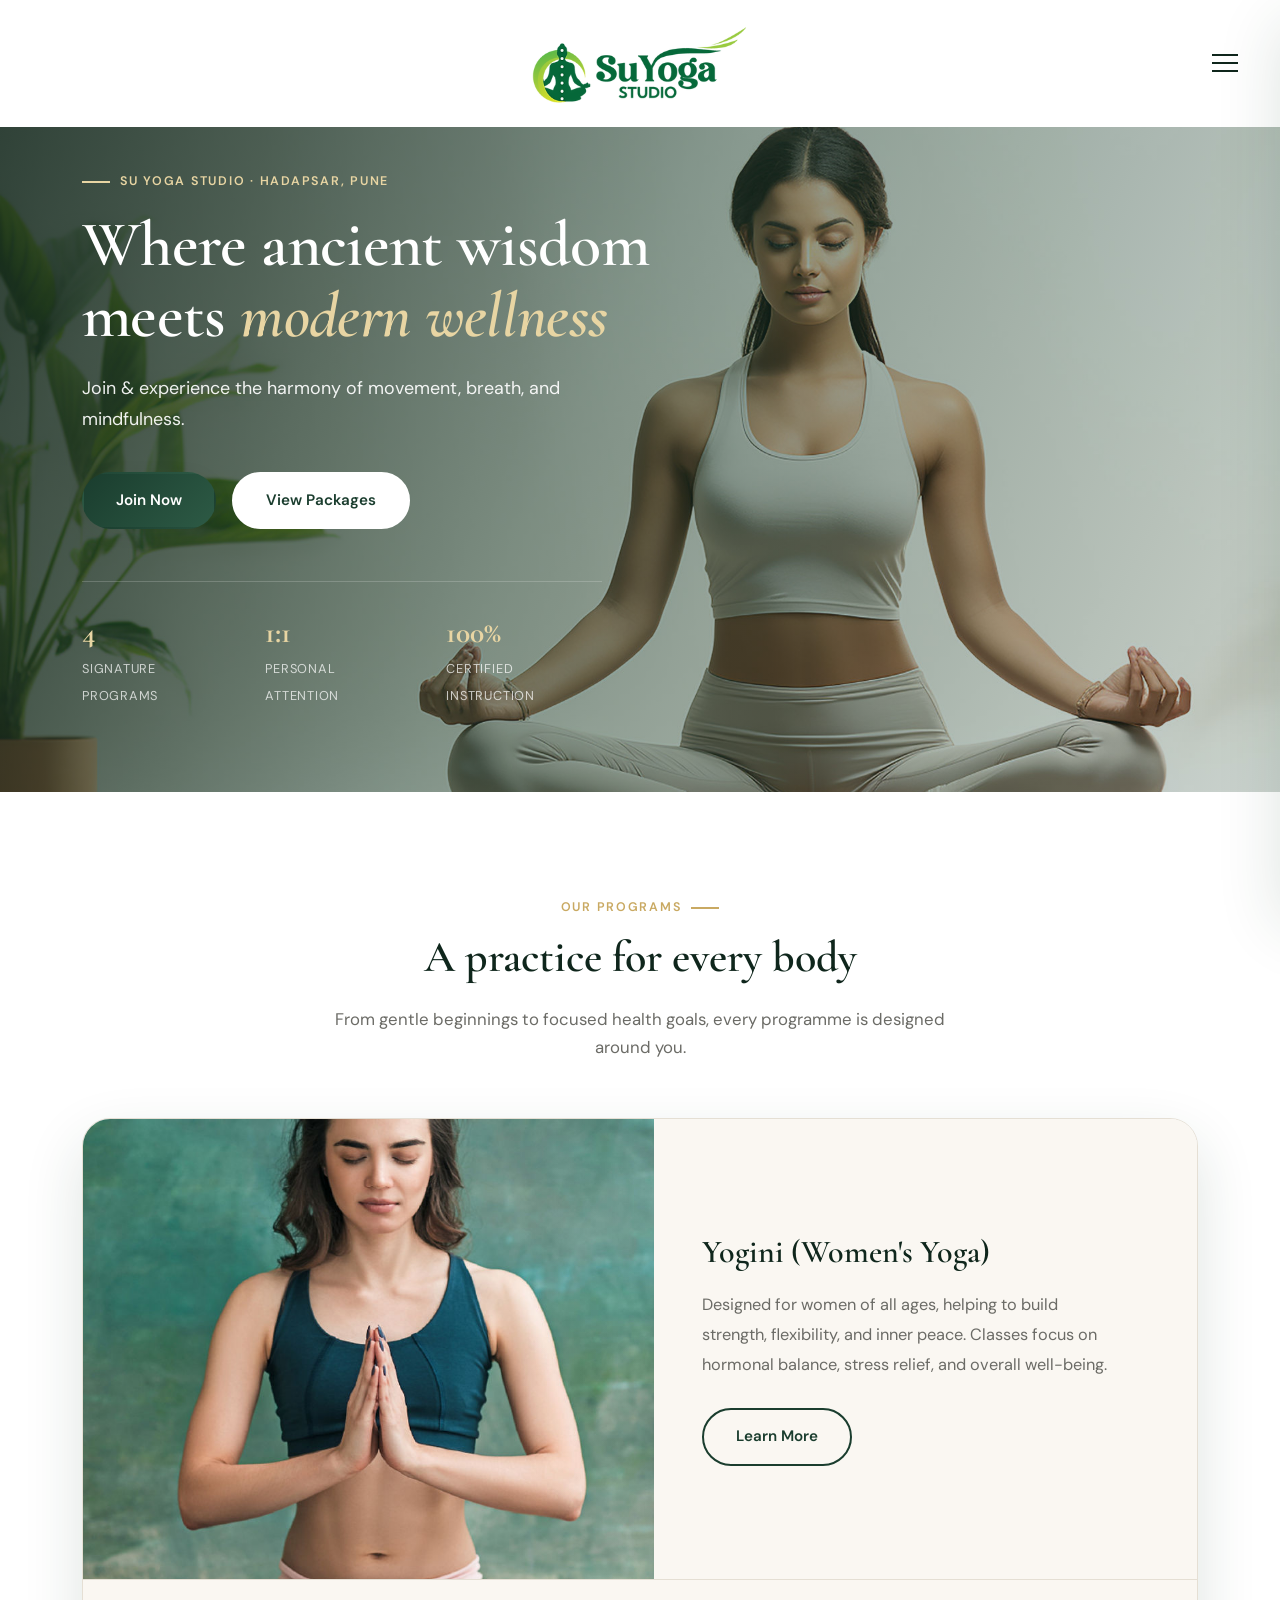
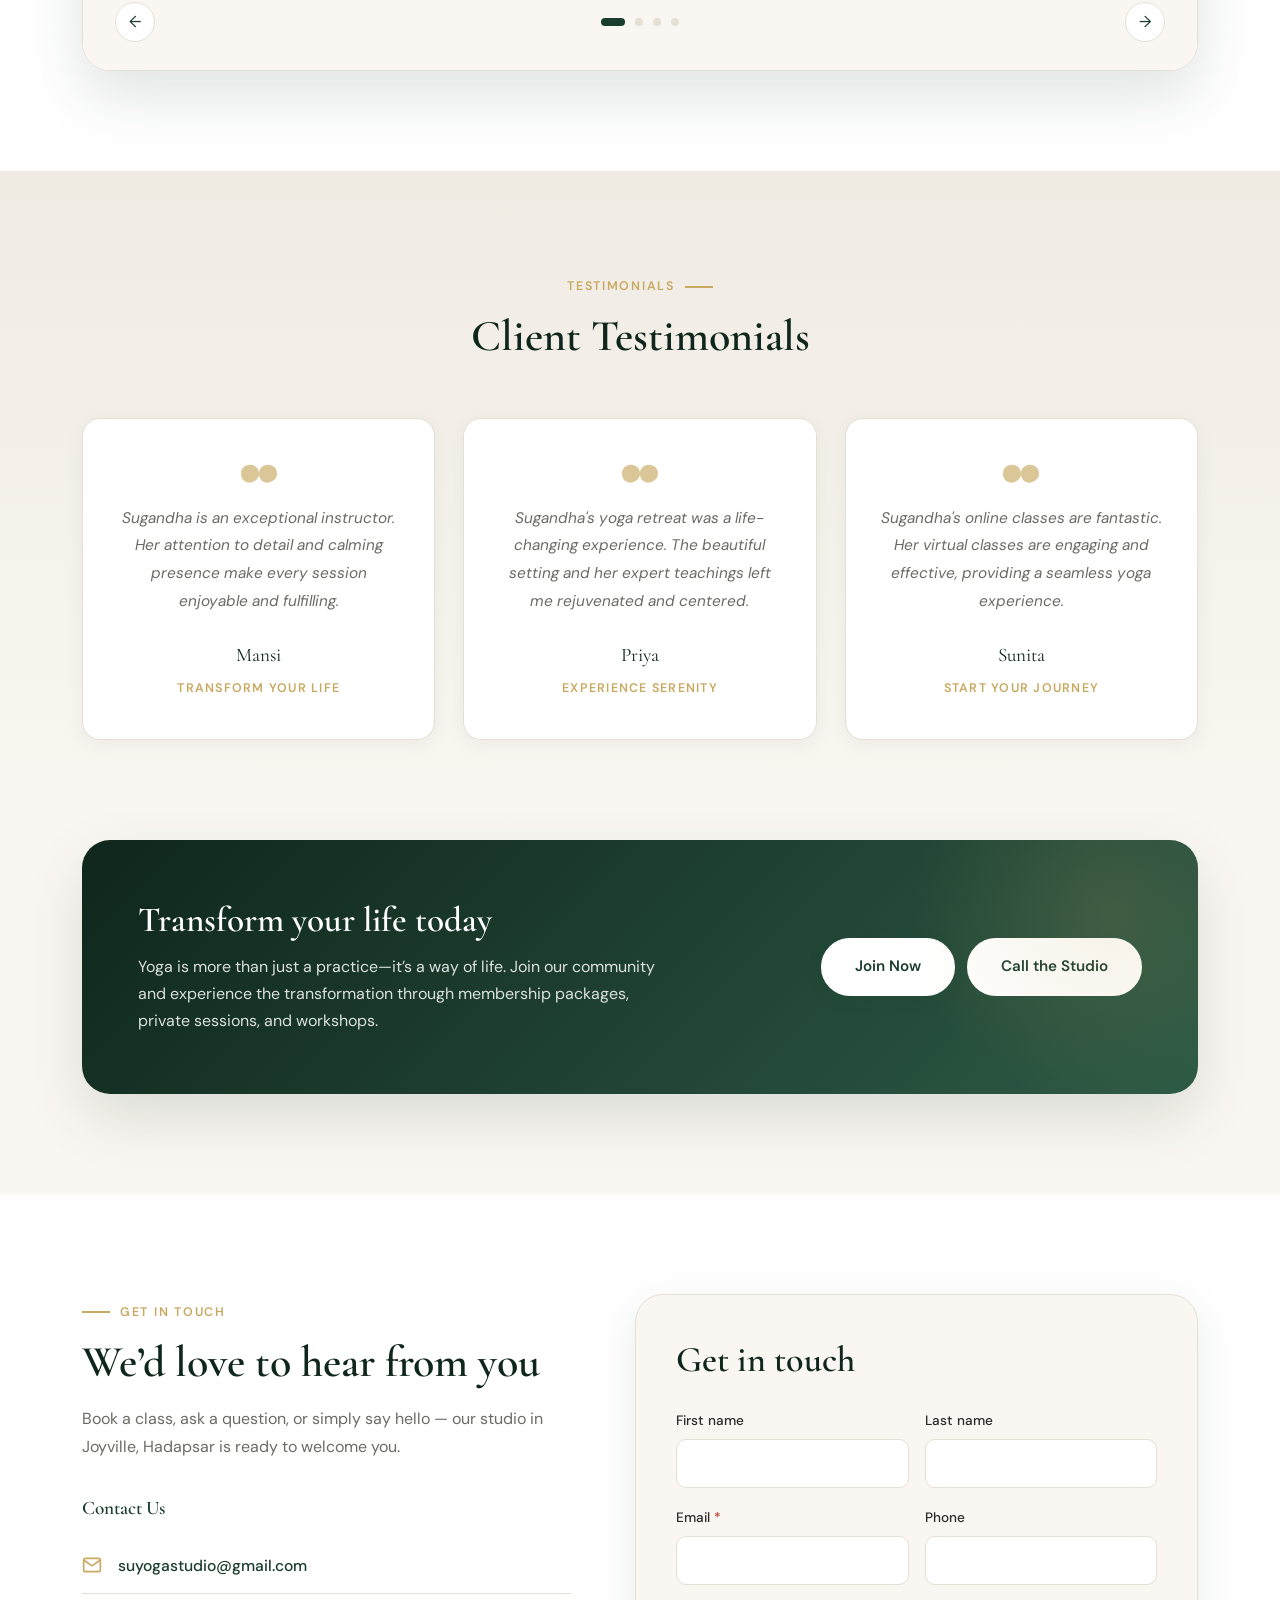
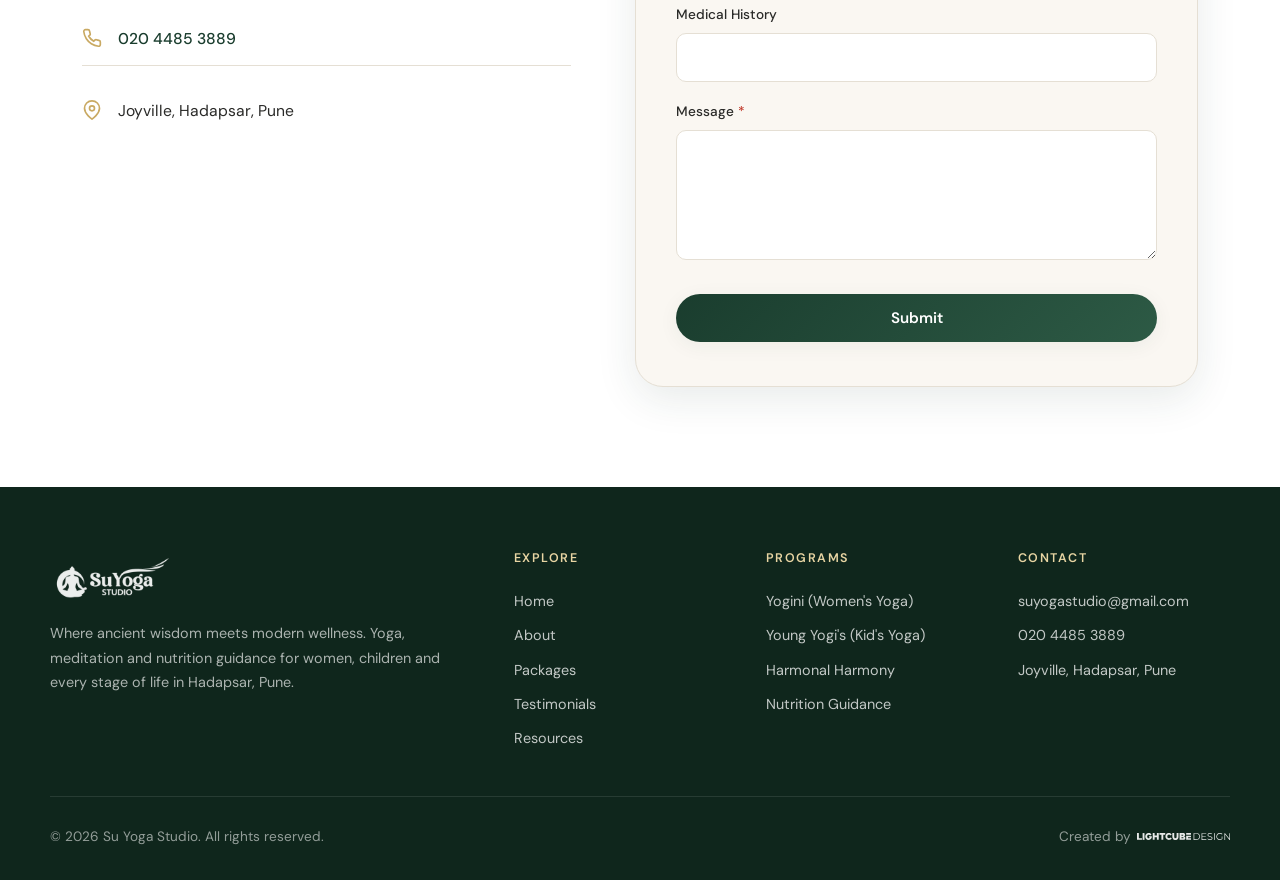
==== index.html @ 79f7619b "Add Su Yoga Studio static site on dev branch. Premium homepage and subpages with polished layout, hi" ====
<!DOCTYPE html>
<html lang="en">
<head>
<meta charset="UTF-8">
<meta name="viewport" content="width=device-width, initial-scale=1.0">
<title>Home | SU-Yoga</title>
<meta name="description" content="Welcome to Su Yoga Studio, where ancient wisdom meets modern wellness. Yoga classes for women, kids, and holistic health in Hadapsar, Pune.">
<link rel="canonical" href="https://www.suyogastudio.in/">
<link rel="icon" href="/assets/img/logo.png">
<link rel="preconnect" href="https://fonts.googleapis.com">
<link rel="preconnect" href="https://fonts.gstatic.com" crossorigin>
<link rel="stylesheet" href="/assets/css/style.css">
</head>
<body>

<header id="SITE_HEADER" class="site-header">
  <div class="header-grid">
    <button class="nav-toggle" id="nav-toggle" aria-label="Toggle menu" aria-expanded="false" aria-controls="side-drawer">
      <span></span><span></span><span></span>
    </button>
    <a href="/" class="logo-center" aria-label="Su Yoga Studio home">
      <img src="/assets/img/logo.png" alt="SU-Yoga" width="280" height="115">
    </a>
  </div>
</header>

<div class="drawer-overlay" id="drawer-overlay"></div>
<nav class="side-drawer" id="side-drawer" aria-label="Mobile navigation">
  <button class="drawer-close" id="drawer-close" aria-label="Close menu">
    <svg width="20" height="20" viewBox="0 0 24 24" fill="none" stroke="currentColor" stroke-width="2"><line x1="18" y1="6" x2="6" y2="18"/><line x1="6" y1="6" x2="18" y2="18"/></svg>
    Close
  </button>
  <ul class="drawer-nav">
    <li><a href="/" class="active">Home</a></li>
    <li><a href="/about.html">About</a></li>
    <li><a href="/packages.html">Packages</a></li>
    <li><a href="/testimonials.html">Testimonials</a></li>
    <li><a href="/resources.html">Resources</a></li>
    <li><a href="/contact.html">Contact</a></li>
  </ul>
  <a href="/contact.html" class="btn-pill drawer-cta">Join Now</a>
</nav>

<main>

<!-- HERO -->
<section class="hero-section">
  <div class="hero-bg">
    <img src="/assets/img/hero-yoga.jpg" alt="Woman practicing yoga in a peaceful setting" width="1920" height="1280" loading="eager" fetchpriority="high" decoding="async">
  </div>
  <div class="hero-content-box">
    <span class="eyebrow">Su Yoga Studio &middot; Hadapsar, Pune</span>
    <h1 class="font-hero">Where ancient wisdom meets <em>modern wellness</em></h1>
    <div class="hero-lines">
      <p>Join &amp; experience the harmony of movement, breath, and mindfulness.</p>
    </div>
    <div class="hero-actions">
      <a href="/contact.html" class="btn-pill">Join Now</a>
      <a href="/packages.html" class="btn-outline btn-light">View Packages</a>
    </div>
    <div class="hero-trust">
      <div><strong>4</strong><span>Signature Programs</span></div>
      <div><strong>1:1</strong><span>Personal Attention</span></div>
      <div><strong>100%</strong><span>Certified Instruction</span></div>
    </div>
  </div>
</section>

<!-- PROGRAMS SLIDESHOW -->
<section class="services-section" id="programs">
  <div class="container">
    <div class="section-head" data-reveal>
      <span class="eyebrow">Our Programs</span>
      <h2 class="font-h2">A practice for every body</h2>
      <p>From gentle beginnings to focused health goals, every programme is designed around you.</p>
    </div>
  </div>
  <div class="slideshow-wrap" data-reveal>
    <div class="slideshow" id="programs-slideshow">
      <div class="slide active">
        <div class="slide-img"><img src="/assets/img/services-05.jpg" alt="Yogini Women's Yoga" width="900" height="675" loading="lazy"></div>
        <div class="slide-text">
          <h2 class="font-h3">Yogini (Women's Yoga)</h2>
          <p>Designed for women of all ages, helping to build strength, flexibility, and inner peace. Classes focus on hormonal balance, stress relief, and overall well-being.</p>
          <a href="/packages.html" class="btn-outline-pill">Learn More</a>
        </div>
      </div>
      <div class="slide">
        <div class="slide-img"><img src="/assets/img/services-06.jpg" alt="Young Yogi's Kid's Yoga" width="900" height="675" loading="lazy"></div>
        <div class="slide-text">
          <h2 class="font-h3">Young Yogi&rsquo;s (Kid's Yoga)</h2>
          <p>A fun and engaging program that helps children improve focus, flexibility, and emotional well-being through playful movements and breathing techniques.</p>
          <a href="/packages.html" class="btn-outline-pill">Learn More</a>
        </div>
      </div>
      <div class="slide">
        <div class="slide-img"><img src="/assets/img/services-07.jpg" alt="Harmonal Harmony" width="900" height="675" loading="lazy"></div>
        <div class="slide-text">
          <h2 class="font-h3">Harmonal Harmony (Special Health Packages)</h2>
          <p>Customized yoga sessions focused on specific health conditions including diet plans: Beneficial for PCOD, PCOS &amp; Thyroid Wellness, Pregnancy, Diabetes &amp; Heart Health, Weight Loss &amp; Detox.</p>
          <a href="/packages.html" class="btn-outline-pill">Learn More</a>
        </div>
      </div>
      <div class="slide">
        <div class="slide-img"><img src="/assets/img/services-08.jpg" alt="Nutritionist Guidance" width="900" height="675" loading="lazy"></div>
        <div class="slide-text">
          <h2 class="font-h3">Special Nutritionist Guidance</h2>
          <p>Sugandha provides personalized diet plans to complement your yoga journey, ensuring a holistic approach to health and well-being.</p>
          <a href="/packages.html" class="btn-outline-pill">Learn More</a>
        </div>
      </div>
      <div class="slide-controls">
        <div class="slide-nav">
          <button class="slide-prev" aria-label="Previous program">&#8592;</button>
        </div>
        <div class="slide-dots" id="slide-dots"></div>
        <div class="slide-nav">
          <button class="slide-next" aria-label="Next program">&#8594;</button>
        </div>
      </div>
    </div>
  </div>
</section>

<!-- TESTIMONIALS -->
<section class="testimonials-section">
  <div class="section-head" data-reveal>
    <span class="eyebrow">Testimonials</span>
    <h2 class="font-h2">Client Testimonials</h2>
  </div>
  <div class="testimonial-grid">
    <div class="testimonial-card" data-reveal>
      <svg class="quote-icon" viewBox="0 0 55 36" aria-hidden="true"><path d="M13.75 36C5.5 36 0 30.5 0 22.25 0 14 5.5 8.5 13.75 8.5 22 8.5 27.5 14 27.5 22.25 27.5 26 26.125 29 23.375 31.25 20.625 33.5 17.325 35 13.75 36ZM41.25 36C33 36 27.5 30.5 27.5 22.25 27.5 14 33 8.5 41.25 8.5 49.5 8.5 55 14 55 22.25 55 26 53.625 29 50.875 31.25 48.125 33.5 44.825 35 41.25 36Z"/></svg>
      <p class="review">Sugandha is an exceptional instructor. Her attention to detail and calming presence make every session enjoyable and fulfilling.</p>
      <div class="name">Mansi</div>
      <div class="tagline">Transform Your Life</div>
    </div>
    <div class="testimonial-card" data-reveal data-reveal-delay="1">
      <svg class="quote-icon" viewBox="0 0 55 36" aria-hidden="true"><path d="M13.75 36C5.5 36 0 30.5 0 22.25 0 14 5.5 8.5 13.75 8.5 22 8.5 27.5 14 27.5 22.25 27.5 26 26.125 29 23.375 31.25 20.625 33.5 17.325 35 13.75 36ZM41.25 36C33 36 27.5 30.5 27.5 22.25 27.5 14 33 8.5 41.25 8.5 49.5 8.5 55 14 55 22.25 55 26 53.625 29 50.875 31.25 48.125 33.5 44.825 35 41.25 36Z"/></svg>
      <p class="review">Sugandha's yoga retreat was a life-changing experience. The beautiful setting and her expert teachings left me rejuvenated and centered.</p>
      <div class="name">Priya</div>
      <div class="tagline">Experience Serenity</div>
    </div>
    <div class="testimonial-card" data-reveal data-reveal-delay="2">
      <svg class="quote-icon" viewBox="0 0 55 36" aria-hidden="true"><path d="M13.75 36C5.5 36 0 30.5 0 22.25 0 14 5.5 8.5 13.75 8.5 22 8.5 27.5 14 27.5 22.25 27.5 26 26.125 29 23.375 31.25 20.625 33.5 17.325 35 13.75 36ZM41.25 36C33 36 27.5 30.5 27.5 22.25 27.5 14 33 8.5 41.25 8.5 49.5 8.5 55 14 55 22.25 55 26 53.625 29 50.875 31.25 48.125 33.5 44.825 35 41.25 36Z"/></svg>
      <p class="review">Sugandha's online classes are fantastic. Her virtual classes are engaging and effective, providing a seamless yoga experience.</p>
      <div class="name">Sunita</div>
      <div class="tagline">Start Your Journey</div>
    </div>
  </div>
</section>

<!-- CTA -->
<section class="cta-section">
  <div class="container">
    <div class="cta-banner" data-reveal>
      <div>
        <h2 class="font-h2">Transform your life today</h2>
        <p>Yoga is more than just a practice&mdash;it&rsquo;s a way of life. Join our community and experience the transformation through membership packages, private sessions, and workshops.</p>
      </div>
      <div class="cta-actions">
        <a href="/contact.html" class="btn-pill btn-light">Join Now</a>
        <a href="tel:02044853889" class="btn-outline btn-light">Call the Studio</a>
      </div>
    </div>
  </div>
</section>

<!-- CONTACT -->
<section class="contact-section" id="contact">
  <div class="contact-grid">
    <div class="contact-info" data-reveal>
      <span class="eyebrow">Get in Touch</span>
      <h2 class="font-h2">We&rsquo;d love to hear from you</h2>
      <p class="font-body">Book a class, ask a question, or simply say hello &mdash; our studio in Joyville, Hadapsar is ready to welcome you.</p>
      <h3 class="font-h5">Contact Us</h3>
      <div class="contact-details">
      <div class="contact-detail">
        <svg viewBox="0 0 24 24" fill="none" stroke="currentColor" stroke-width="2"><path d="M4 4h16c1.1 0 2 .9 2 2v12c0 1.1-.9 2-2 2H4c-1.1 0-2-.9-2-2V6c0-1.1.9-2 2-2z"/><polyline points="22,6 12,13 2,6"/></svg>
        <span><a href="mailto:suyogastudio@gmail.com">suyogastudio@gmail.com</a></span>
      </div>
      <div class="contact-detail">
        <svg viewBox="0 0 24 24" fill="none" stroke="currentColor" stroke-width="2"><path d="M22 16.92v3a2 2 0 0 1-2.18 2 19.79 19.79 0 0 1-8.63-3.07 19.5 19.5 0 0 1-6-6 19.79 19.79 0 0 1-3.07-8.67A2 2 0 0 1 4.11 2h3a2 2 0 0 1 2 1.72 12.84 12.84 0 0 0 .7 2.81 2 2 0 0 1-.45 2.11L8.09 9.91a16 16 0 0 0 6 6l1.27-1.27a2 2 0 0 1 2.11-.45 12.84 12.84 0 0 0 2.81.7A2 2 0 0 1 22 16.92z"/></svg>
        <span><a href="tel:02044853889">020 4485 3889</a></span>
      </div>
      <div class="contact-detail">
        <svg viewBox="0 0 24 24" fill="none" stroke="currentColor" stroke-width="2"><path d="M21 10c0 7-9 13-9 13s-9-6-9-13a9 9 0 0 1 18 0z"/><circle cx="12" cy="10" r="3"/></svg>
        <span>Joyville, Hadapsar, Pune</span>
      </div>
      </div>
    </div>
    <form class="contact-form contact-form-el" action="https://api.web3forms.com/submit" method="POST" data-reveal data-reveal-delay="1">
      <h2>Get in touch</h2>
      <input type="hidden" name="access_key" value="YOUR_WEB3FORMS_ACCESS_KEY">
      <input type="hidden" name="subject" value="New enquiry from Su Yoga Studio website">
      <input type="checkbox" name="botcheck" style="display:none" tabindex="-1" autocomplete="off">
      <div class="form-row">
        <div class="form-group"><label for="fname">First name</label><input type="text" id="fname" name="first_name"></div>
        <div class="form-group"><label for="lname">Last name</label><input type="text" id="lname" name="last_name"></div>
      </div>
      <div class="form-row">
        <div class="form-group"><label for="email">Email <span class="req">*</span></label><input type="email" id="email" name="email" required></div>
        <div class="form-group"><label for="phone">Phone</label><input type="tel" id="phone" name="phone"></div>
      </div>
      <div class="form-group"><label for="medical">Medical History</label><input type="text" id="medical" name="medical_history"></div>
      <div class="form-group"><label for="message">Message <span class="req">*</span></label><textarea id="message" name="message" required></textarea></div>
      <button type="submit" class="btn-pill form-submit">Submit</button>
      <div class="form-status" role="status"></div>
    </form>
  </div>
</section>

</main>

<footer id="SITE_FOOTER" class="site-footer">
  <div class="footer-grid">
    <div class="footer-brand">
      <img src="/assets/img/logo.png" alt="Su Yoga Studio">
      <p>Where ancient wisdom meets modern wellness. Yoga, meditation and nutrition guidance for women, children and every stage of life in Hadapsar, Pune.</p>
    </div>
    <div class="footer-col">
      <h4>Explore</h4>
      <a href="/">Home</a>
      <a href="/about.html">About</a>
      <a href="/packages.html">Packages</a>
      <a href="/testimonials.html">Testimonials</a>
      <a href="/resources.html">Resources</a>
    </div>
    <div class="footer-col">
      <h4>Programs</h4>
      <a href="/packages.html">Yogini (Women's Yoga)</a>
      <a href="/packages.html">Young Yogi's (Kid's Yoga)</a>
      <a href="/packages.html">Harmonal Harmony</a>
      <a href="/packages.html">Nutrition Guidance</a>
    </div>
    <div class="footer-col">
      <h4>Contact</h4>
      <a href="mailto:suyogastudio@gmail.com">suyogastudio@gmail.com</a>
      <a href="tel:02044853889">020 4485 3889</a>
      <a href="/contact.html">Joyville, Hadapsar, Pune</a>
    </div>
  </div>
  <div class="footer-bottom">
    <span>&copy; <span data-year>2025</span> Su Yoga Studio. All rights reserved.</span>
    <span class="footer-credit">Created by <a href="https://www.lightcubedesign.com" target="_blank" rel="noopener" aria-label="Lightcube Design"><img src="/assets/img/lightcube-design-logo.svg" alt="Lightcube Design"></a></span>
  </div>
</footer>

<script src="/assets/js/main.js"></script>
</body>
</html>
---- assets/css/style.css ----
/* ============================================================
   Su Yoga Studio — Premium Professional Design
   ============================================================ */

@import url('https://fonts.googleapis.com/css2?family=Cormorant+Garamond:ital,wght@0,500;0,600;0,700;1,500&family=DM+Sans:ital,opsz,wght@0,9..40,300;0,9..40,400;0,9..40,500;0,9..40,600;1,9..40,400&display=swap');

:root {
  --forest: #1a3d2e;
  --forest-dark: #0f261c;
  --forest-mid: #2d5a45;
  --sage: #6b9b7a;
  --sage-light: #a8c9b0;
  --gold: #c9a962;
  --gold-light: #e8d5a3;
  --cream: #faf7f2;
  --cream-dark: #f0ebe3;
  --white: #ffffff;
  --charcoal: #2a2a28;
  --muted: #6b6b66;
  --line: #e5dfd4;

  --font-display: "Cormorant Garamond", Georgia, serif;
  --font-body: "DM Sans", system-ui, sans-serif;

  --container: 1180px;
  --radius-sm: 10px;
  --radius-md: 18px;
  --radius-lg: 28px;
  --shadow-sm: 0 4px 20px rgba(26, 61, 46, 0.06);
  --shadow-md: 0 12px 40px rgba(26, 61, 46, 0.1);
  --shadow-lg: 0 24px 60px rgba(26, 61, 46, 0.14);
  --ease: cubic-bezier(0.22, 1, 0.36, 1);
  --header-h: 100px;
}

*, *::before, *::after { box-sizing: border-box; }
html { scroll-behavior: smooth; }
body {
  margin: 0;
  font-family: var(--font-body);
  font-size: 16px;
  line-height: 1.7;
  color: var(--charcoal);
  background: var(--cream);
  -webkit-font-smoothing: antialiased;
}
img, video { max-width: 100%; display: block; height: auto; }
a { color: inherit; text-decoration: none; }
ul { list-style: none; margin: 0; padding: 0; }
h1, h2, h3, h4, h5, h6 {
  font-family: var(--font-display);
  font-weight: 600;
  line-height: 1.15;
  margin: 0 0 0.5em;
  color: var(--forest-dark);
}
p { margin: 0 0 1em; color: var(--muted); }
button, input, textarea, select { font-family: inherit; font-size: 1rem; }
:focus-visible { outline: 3px solid var(--sage); outline-offset: 2px; }

.container { max-width: var(--container); margin: 0 auto; padding: 0 32px; }
section { padding: 100px 0; position: relative; }
.text-center { text-align: center; }

/* Centered eyebrows in section headers */
.section-head .eyebrow { justify-content: center; }
.section-head .eyebrow::before { display: none; }
.section-head .eyebrow::after {
  content: "";
  width: 28px;
  height: 2px;
  background: var(--gold);
}

/* ── Typography helpers ── */
.eyebrow {
  display: inline-flex;
  align-items: center;
  gap: 10px;
  font-family: var(--font-body);
  font-size: 0.78rem;
  font-weight: 600;
  letter-spacing: 0.14em;
  text-transform: uppercase;
  color: var(--gold);
  margin-bottom: 14px;
}
.eyebrow::before {
  content: "";
  width: 28px;
  height: 2px;
  background: var(--gold);
}
.font-hero, .font-h2, .font-h3, .font-h4, .font-h5 {
  font-family: var(--font-display);
  color: var(--forest-dark);
}
.font-hero { font-size: clamp(2.4rem, 5.5vw, 4rem); line-height: 1.1; }
.font-h2 { font-size: clamp(2rem, 3.5vw, 2.75rem); }
.font-h3 { font-size: clamp(1.5rem, 2.5vw, 2rem); }
.font-h4 { font-size: clamp(1.25rem, 2vw, 1.6rem); }
.font-h5 { font-size: clamp(1.1rem, 1.5vw, 1.35rem); }
.font-body { font-family: var(--font-body); font-size: 1rem; line-height: 1.75; color: var(--muted); }
.font-body-sm { font-size: 0.9rem; }
.section-head { max-width: 640px; margin: 0 auto 56px; text-align: center; }
.section-head p { font-size: 1.05rem; }

/* ── Buttons ── */
.btn-pill, .btn-primary {
  display: inline-flex;
  align-items: center;
  justify-content: center;
  gap: 8px;
  padding: 14px 32px;
  border-radius: 999px;
  font-family: var(--font-body);
  font-weight: 600;
  font-size: 0.95rem;
  border: 2px solid transparent;
  cursor: pointer;
  transition: transform 0.3s var(--ease), box-shadow 0.3s var(--ease), background 0.3s;
}
.btn-pill, .btn-primary {
  background: linear-gradient(135deg, var(--forest) 0%, var(--forest-mid) 100%);
  color: var(--white);
  box-shadow: var(--shadow-sm);
}
.btn-pill:hover, .btn-primary:hover {
  transform: translateY(-2px);
  box-shadow: var(--shadow-md);
}
.btn-outline-pill, .btn-outline {
  display: inline-flex;
  align-items: center;
  justify-content: center;
  padding: 14px 32px;
  border-radius: 999px;
  font-weight: 600;
  font-size: 0.95rem;
  border: 2px solid var(--forest);
  color: var(--forest);
  background: transparent;
  cursor: pointer;
  transition: all 0.3s var(--ease);
}
.btn-outline-pill:hover, .btn-outline:hover {
  background: var(--forest);
  color: var(--white);
}
.btn-light {
  background: var(--white);
  color: var(--forest);
  border-color: var(--white);
}
.btn-light:hover { background: var(--cream); }

/* ── HEADER (centered logo + menu top-right) ── */
#SITE_HEADER, .site-header {
  position: fixed;
  top: 0; left: 0; right: 0;
  z-index: 1000;
  min-height: var(--header-h);
  transition: box-shadow 0.3s var(--ease);
}
#SITE_HEADER::before, .site-header::before {
  content: "";
  position: absolute;
  inset: 0;
  background: var(--white);
  border-bottom: 1px solid transparent;
  transition: border-color 0.3s, box-shadow 0.3s;
  z-index: -1;
}
#SITE_HEADER.scrolled::before, .site-header.scrolled::before {
  border-bottom-color: var(--line);
  box-shadow: var(--shadow-sm);
}
.header-grid {
  position: relative;
  display: flex;
  align-items: center;
  justify-content: center;
  max-width: 100%;
  margin: 0 auto;
  padding: 14px 32px;
  min-height: var(--header-h);
}
.header-inner {
  position: relative;
  display: flex;
  align-items: center;
  justify-content: center;
  max-width: 100%;
  margin: 0 auto;
  padding: 14px 32px;
  min-height: var(--header-h);
}
.logo-center, .brand.logo-center {
  display: block;
  line-height: 0;
}
.logo-center img {
  width: min(240px, 68vw);
  height: auto;
  display: block;
  margin: 0 auto;
  transition: width 0.3s var(--ease);
}
#SITE_HEADER.scrolled .logo-center img {
  width: min(200px, 60vw);
}
.main-nav, .header-cta, .header-actions .btn-pill { display: none; }

.menu-btn, .nav-toggle {
  position: absolute;
  right: 32px;
  top: 50%;
  transform: translateY(-50%);
  display: flex;
  flex-direction: column;
  gap: 6px;
  background: none;
  border: none;
  cursor: pointer;
  padding: 10px;
  z-index: 1100;
}
.menu-btn {
  flex-direction: row-reverse;
  gap: 8px;
  font-size: 0.9rem;
  font-weight: 500;
  color: var(--charcoal);
}
.menu-btn svg { width: 28px; height: 28px; }
.nav-toggle span {
  width: 26px; height: 2px;
  background: var(--forest-dark);
  transition: transform 0.3s, opacity 0.3s;
}
.nav-toggle.open span:nth-child(1) { transform: translateY(8px) rotate(45deg); }
.nav-toggle.open span:nth-child(2) { opacity: 0; }
.nav-toggle.open span:nth-child(3) { transform: translateY(-8px) rotate(-45deg); }
.nav-toggle.open { transform: translateY(-50%); }

/* legacy nav styles for drawer */
.main-nav ul, .nav-list {
  display: flex;
  align-items: center;
  gap: 32px;
}

/* Drawer (mobile) */
.drawer-overlay {
  position: fixed; inset: 0;
  background: rgba(15, 38, 28, 0.6);
  z-index: 1000;
  opacity: 0; visibility: hidden;
  transition: opacity 0.35s, visibility 0.35s;
  backdrop-filter: blur(4px);
}
.drawer-overlay.open { opacity: 1; visibility: visible; }
.side-drawer {
  position: fixed; top: 0; right: 0;
  width: min(340px, 100vw);
  height: 100vh;
  background: var(--white);
  z-index: 1001;
  transform: translateX(100%);
  transition: transform 0.4s var(--ease);
  padding: 32px 28px;
  overflow-y: auto;
  box-shadow: var(--shadow-lg);
}
.side-drawer.open { transform: translateX(0); }
.drawer-close {
  display: flex; align-items: center; gap: 8px;
  background: none; border: none; cursor: pointer;
  margin-left: auto; margin-bottom: 32px;
  font-size: 0.9rem; font-weight: 500; color: var(--muted);
}
.drawer-nav a {
  display: block;
  padding: 14px 0;
  font-size: 1.1rem;
  font-weight: 500;
  color: var(--forest);
  border-bottom: 1px solid var(--line);
}
.drawer-nav a.active { color: var(--gold); font-weight: 600; }
.drawer-cta {
  display: block;
  margin-top: 24px;
  text-align: center;
}

#SITE_CONTAINER { width: 100%; }
#site-root { max-width: 100%; margin: 0; background: var(--cream); }
main { padding-top: var(--header-h); }

/* ── HERO ── */
.hero-section {
  position: relative;
  min-height: calc(88vh - var(--header-h));
  min-height: calc(88dvh - var(--header-h));
  display: flex;
  align-items: center;
  overflow: hidden;
  padding: 0;
}
.hero-bg {
  position: absolute;
  inset: 0;
  z-index: 0;
}
.hero-bg img {
  width: 100%;
  height: 100%;
  object-fit: cover;
  object-position: center 22%;
}
.hero-bg::after {
  content: "";
  position: absolute;
  inset: 0;
  background: linear-gradient(
    115deg,
    rgba(15, 38, 28, 0.82) 0%,
    rgba(26, 61, 46, 0.52) 45%,
    rgba(26, 61, 46, 0.22) 100%
  );
}
.hero-content-box {
  position: relative;
  z-index: 2;
  width: 100%;
  max-width: var(--container);
  margin: 0 auto;
  padding: 60px 32px 80px;
}
.hero-content-box .eyebrow { color: var(--gold-light); margin-bottom: 18px; }
.hero-content-box .eyebrow::before { background: var(--gold-light); }
.hero-content-box .font-hero {
  color: var(--white);
  max-width: 680px;
  margin-bottom: 22px;
  letter-spacing: -0.01em;
}
.hero-content-box .font-hero em {
  font-style: italic;
  color: var(--gold-light);
}
.hero-lines { margin-bottom: 36px; max-width: 520px; }
.hero-lines p {
  color: rgba(255,255,255,0.92);
  font-size: 1.12rem;
  line-height: 1.75;
  margin-bottom: 0;
}
.hero-actions { display: flex; flex-wrap: wrap; gap: 16px; align-items: center; }
.hero-trust {
  display: grid;
  grid-template-columns: repeat(3, auto);
  gap: 40px;
  margin-top: 52px;
  padding-top: 36px;
  border-top: 1px solid rgba(255,255,255,0.18);
  max-width: 520px;
}
.hero-trust div strong {
  display: block;
  font-family: var(--font-display);
  font-size: 1.85rem;
  color: var(--gold-light);
  line-height: 1;
  margin-bottom: 6px;
}
.hero-trust div span {
  font-size: 0.8rem;
  color: rgba(255,255,255,0.72);
  letter-spacing: 0.06em;
  text-transform: uppercase;
}

/* ── SERVICES / SLIDESHOW ── */
.services-section {
  background: var(--white);
  padding: 100px 0;
}
.slideshow-wrap {
  width: 100%;
  max-width: var(--container);
  margin: 0 auto;
  padding: 0 32px;
}
.slideshow {
  background: var(--white);
  border-radius: var(--radius-lg);
  overflow: hidden;
  box-shadow: var(--shadow-lg);
  border: 1px solid var(--line);
}
.slide { display: none; }
.slide.active {
  display: grid;
  grid-template-columns: 1.05fr 1fr;
  min-height: 460px;
  animation: fadeUp 0.6s var(--ease);
}
.slide-img {
  position: relative;
  overflow: hidden;
  background: var(--forest-dark);
  min-height: 100%;
}
.slide-img img {
  width: 100%;
  height: 100%;
  min-height: 460px;
  object-fit: cover;
  object-position: center center;
}
.slide.active .slide-img img { transform: none; }
.slide-img::after {
  content: "";
  position: absolute;
  inset: 0;
  background: linear-gradient(to right, transparent 75%, rgba(250,247,242,0.08) 100%);
  pointer-events: none;
}
.slide-text {
  padding: 52px 48px;
  display: flex;
  flex-direction: column;
  justify-content: center;
  align-items: flex-start;
  background: var(--cream);
  text-align: left;
}
.slide-text h2 { margin-bottom: 18px; line-height: 1.25; }
.slide-text p {
  font-size: 1.02rem;
  line-height: 1.85;
  color: var(--muted);
  margin-bottom: 0;
  max-width: 420px;
}
.slide-text .btn-outline-pill { margin-top: 28px; }
.slide-controls {
  display: flex;
  align-items: center;
  justify-content: space-between;
  gap: 20px;
  padding: 22px 32px 28px;
  background: var(--cream);
  border-top: 1px solid var(--line);
}
.slide-dots {
  display: flex;
  justify-content: center;
  align-items: center;
  gap: 10px;
  padding: 0;
  background: transparent;
}
.slide-dots button {
  width: 8px; height: 8px;
  border-radius: 50%;
  border: none;
  background: var(--line);
  cursor: pointer;
  padding: 0;
  transition: background 0.3s, transform 0.3s, width 0.3s;
}
.slide-dots button.active {
  background: var(--forest);
  width: 24px;
  border-radius: 999px;
  transform: none;
}
.slide-nav {
  display: flex;
  justify-content: center;
  align-items: center;
  gap: 10px;
  padding: 0;
  background: transparent;
}
.slide-nav button {
  width: 40px; height: 40px;
  border-radius: 50%;
  border: 1px solid var(--line);
  background: var(--white);
  cursor: pointer;
  font-size: 16px;
  color: var(--forest);
  transition: all 0.25s;
  display: flex;
  align-items: center;
  justify-content: center;
  line-height: 1;
}
.slide-nav button:hover {
  background: var(--forest);
  color: var(--white);
  border-color: var(--forest);
}

/* Program cards grid (alternative) */
.programs-grid {
  display: grid;
  grid-template-columns: repeat(4, 1fr);
  gap: 24px;
}
.program-card {
  background: var(--white);
  border-radius: var(--radius-md);
  overflow: hidden;
  box-shadow: var(--shadow-sm);
  transition: transform 0.35s var(--ease), box-shadow 0.35s;
  border: 1px solid var(--line);
}
.program-card:hover {
  transform: translateY(-6px);
  box-shadow: var(--shadow-md);
}
.program-card .thumb {
  aspect-ratio: 4/3;
  overflow: hidden;
}
.program-card .thumb img {
  width: 100%; height: 100%;
  object-fit: cover;
  transition: transform 0.5s var(--ease);
}
.program-card:hover .thumb img { transform: scale(1.06); }
.program-card .body { padding: 24px 22px 28px; }
.program-card h3 { font-size: 1.2rem; margin-bottom: 10px; }
.program-card p { font-size: 0.9rem; margin-bottom: 0; }

/* ── TESTIMONIALS ── */
.testimonials-section {
  background: linear-gradient(180deg, var(--cream-dark) 0%, var(--cream) 100%);
  padding: 100px 0;
}
.testimonials-section .section-head {
  max-width: var(--container);
  margin: 0 auto 56px;
  padding: 0 32px;
}
.testimonial-grid {
  display: grid;
  grid-template-columns: repeat(3, 1fr);
  gap: 28px;
  max-width: var(--container);
  margin: 0 auto;
  padding: 0 32px;
  align-items: stretch;
}
.testimonial-card {
  background: var(--white);
  border-radius: var(--radius-md);
  padding: 40px 32px;
  text-align: center;
  box-shadow: var(--shadow-sm);
  border: 1px solid var(--line);
  transition: transform 0.3s var(--ease), box-shadow 0.3s;
  display: flex;
  flex-direction: column;
  align-items: center;
  height: 100%;
}
.testimonial-card:hover {
  transform: translateY(-5px);
  box-shadow: var(--shadow-md);
}
.quote-icon {
  width: 36px; height: 24px;
  margin: 0 auto 22px;
  fill: var(--gold);
  opacity: 0.65;
  flex-shrink: 0;
}
.testimonial-card .review {
  font-size: 0.96rem;
  font-style: italic;
  line-height: 1.8;
  color: var(--muted);
  margin-bottom: auto;
  padding-bottom: 24px;
  flex: 1;
}
.testimonial-card .name {
  font-family: var(--font-display);
  font-size: 1.2rem;
  color: var(--forest-dark);
  margin-bottom: 6px;
}
.testimonial-card .tagline {
  font-size: 0.78rem;
  font-weight: 600;
  letter-spacing: 0.1em;
  text-transform: uppercase;
  color: var(--gold);
}

/* ── CTA BANNER ── */
.cta-section { padding: 0 0 100px; }
.cta-banner {
  background: linear-gradient(135deg, var(--forest-dark) 0%, var(--forest-mid) 100%);
  border-radius: var(--radius-lg);
  padding: 60px 56px;
  display: flex;
  align-items: center;
  justify-content: space-between;
  gap: 40px;
  box-shadow: var(--shadow-lg);
  overflow: hidden;
  position: relative;
}
.cta-banner::before {
  content: "";
  position: absolute;
  top: -50%; right: -10%;
  width: 400px; height: 400px;
  background: radial-gradient(circle, rgba(201,169,98,0.15) 0%, transparent 70%);
  pointer-events: none;
}
.cta-banner h2 { color: var(--white); font-size: clamp(1.6rem, 3vw, 2.2rem); margin-bottom: 12px; }
.cta-banner p { color: rgba(255,255,255,0.85); margin: 0; max-width: 520px; }
.cta-actions { display: flex; gap: 12px; flex-shrink: 0; flex-wrap: wrap; }

/* ── CONTACT ── */
.contact-section {
  background: var(--white);
  padding: 100px 0;
}
.contact-grid {
  display: grid;
  grid-template-columns: 1fr 1.15fr;
  gap: 64px;
  max-width: var(--container);
  margin: 0 auto;
  padding: 0 32px;
  align-items: start;
}
.contact-info .font-h2 { margin-bottom: 18px; }
.contact-info > .font-body { margin-bottom: 8px; }
.contact-info > .font-body + .font-h5 { margin-top: 36px; }
.contact-info .contact-details + .font-h5 { margin-top: 36px; }
.contact-info .font-h5 { margin-bottom: 20px; color: var(--forest); }
.contact-details { margin-top: 8px; }
.contact-detail {
  display: flex;
  align-items: flex-start;
  gap: 16px;
  margin-bottom: 18px;
  padding: 14px 0;
  border-bottom: 1px solid var(--line);
}
.contact-detail:last-child { border-bottom: none; }
.contact-detail svg {
  flex-shrink: 0;
  width: 20px; height: 20px;
  color: var(--gold);
  margin-top: 2px;
}
.contact-detail span { font-size: 0.98rem; line-height: 1.6; color: var(--charcoal); }
.contact-detail a { color: var(--forest); font-weight: 500; }
.contact-detail a:hover { color: var(--forest-mid); text-decoration: underline; }
.contact-form {
  background: var(--cream);
  border-radius: var(--radius-lg);
  padding: 44px 40px;
  border: 1px solid var(--line);
  box-shadow: var(--shadow-md);
}
.contact-form h1, .contact-form h2 {
  font-family: var(--font-display);
  font-size: clamp(1.75rem, 3vw, 2.25rem);
  margin-bottom: 28px;
  color: var(--forest-dark);
}
.form-row { display: grid; grid-template-columns: 1fr 1fr; gap: 16px; }
.form-group { margin-bottom: 18px; }
.form-group label {
  display: block;
  font-size: 0.85rem;
  font-weight: 500;
  color: var(--charcoal);
  margin-bottom: 7px;
}
.form-group label .req { color: #c0392b; }
.form-group input,
.form-group textarea {
  width: 100%;
  padding: 13px 16px;
  border: 1px solid var(--line);
  border-radius: var(--radius-sm);
  background: var(--white);
  transition: border-color 0.2s, box-shadow 0.2s;
}
.form-group input:focus,
.form-group textarea:focus {
  border-color: var(--sage);
  outline: none;
  box-shadow: 0 0 0 3px rgba(107, 155, 122, 0.15);
}
.form-group textarea { min-height: 130px; resize: vertical; }
.form-submit, .btn-pill[type="submit"] {
  width: 100%;
  margin-top: 8px;
  border: none;
}
.form-status { margin-top: 14px; font-size: 0.9rem; display: none; border-radius: var(--radius-sm); padding: 12px; }
.form-status.success { display: block; background: #e8f5e9; color: #2e7d32; }
.form-status.error { display: block; background: #ffebee; color: #c62828; }

/* ── BLOG ── */
.blog-section {
  padding: 80px 28px;
  text-align: center;
  background: var(--cream-dark);
}
.blog-section .font-h2 { margin-bottom: 16px; }
.blog-empty { color: var(--muted); margin-top: 24px; }
.blog-card-empty {
  max-width: 480px;
  margin: 32px auto 0;
  padding: 48px 32px;
  background: var(--white);
  border-radius: var(--radius-md);
  border: 2px dashed var(--line);
}

/* Page hero eyebrow */
.page-hero .eyebrow {
  justify-content: center;
  color: var(--gold-light);
}
.page-hero .eyebrow::before { background: var(--gold-light); }

/* Section spacing helpers */
.section-tight-top { padding-top: 72px !important; }
.section-tight-bottom { padding-bottom: 0 !important; }
.cta-centered {
  flex-direction: column;
  text-align: center;
  align-items: center;
}
.cta-centered .cta-actions { justify-content: center; }
.contact-narrow {
  max-width: 560px;
  margin: 0 auto;
  padding: 0 32px;
}
.contact-actions {
  display: flex;
  flex-wrap: wrap;
  gap: 12px;
  margin-top: 20px;
}
.about-content { max-width: 520px; }
.about-content .btn-pill { margin-top: 8px; }

/* Professional image frames */
.img-wrap {
  position: relative;
  border-radius: var(--radius-lg);
  overflow: hidden;
  box-shadow: var(--shadow-lg);
  background: var(--cream-dark);
}
.img-wrap::after {
  content: "";
  position: absolute;
  inset: 0;
  border-radius: inherit;
  box-shadow: inset 0 0 0 1px rgba(255,255,255,0.12);
  pointer-events: none;
}
.img-wrap img {
  width: 100%;
  height: 100%;
  object-fit: cover;
  object-position: center 22%;
  display: block;
  transition: transform 0.7s var(--ease);
}
.img-wrap:hover img { transform: scale(1.04); }
.img-wrap--portrait { aspect-ratio: 4 / 5; }
.img-wrap--landscape { aspect-ratio: 16 / 11; }

/* Resources section */
.resources-section {
  padding: 80px 0 100px;
  background: var(--white);
}
.page-hero {
  background: linear-gradient(135deg, var(--forest-dark) 0%, var(--forest-mid) 100%);
  padding: 80px 32px 72px;
  text-align: center;
}
.page-hero .font-h2, .page-hero .font-h3, .page-hero .font-h4, .page-hero .font-h5, .page-hero h1 {
  color: var(--white);
  margin-bottom: 12px;
}
.page-hero .font-body, .page-hero p { color: rgba(255,255,255,0.8); max-width: 600px; margin: 0 auto; }

/* ── ABOUT ── */
.about-block {
  display: grid;
  grid-template-columns: 1fr 1fr;
  gap: 64px;
  align-items: center;
  max-width: var(--container);
  margin: 0 auto;
  padding: 80px 32px;
}
.about-block:nth-child(even) { background: var(--white); }
.about-block .img-wrap--portrait,
.about-block .img-wrap--landscape { width: 100%; }
.about-block > img {
  border-radius: var(--radius-lg);
  min-height: 400px;
  aspect-ratio: 4 / 5;
  box-shadow: var(--shadow-lg);
  object-fit: cover;
  object-position: center 22%;
}
.about-block .subtitle {
  color: var(--gold);
  font-family: var(--font-body);
  font-weight: 600;
  font-size: 0.85rem;
  letter-spacing: 0.08em;
  text-transform: uppercase;
  margin-bottom: 18px;
}
.about-block .font-body { margin-bottom: 1.2em; }

/* ── PACKAGES ── */
.package-extras {
  display: grid;
  grid-template-columns: repeat(3, 1fr);
  gap: 28px;
  max-width: var(--container);
  margin: 0 auto;
  padding: 0 32px 100px;
}
.package-extra {
  background: var(--white);
  border-radius: var(--radius-md);
  padding: 40px 32px;
  text-align: center;
  border: 1px solid var(--line);
  box-shadow: var(--shadow-sm);
  transition: transform 0.3s, box-shadow 0.3s;
  display: flex;
  flex-direction: column;
  align-items: center;
  height: 100%;
}
.package-extra p { flex: 1; margin-bottom: 24px; }
.package-extra .btn-pill { margin-top: auto; }
.package-extra:hover { transform: translateY(-4px); box-shadow: var(--shadow-md); }
.package-slide .service-price {
  font-family: var(--font-display);
  font-size: 1.4rem;
  color: var(--gold);
  margin: 8px 0 14px;
}

/* ── RESOURCES ── */
.resources-grid {
  display: grid;
  grid-template-columns: repeat(3, 1fr);
  gap: 28px;
  max-width: var(--container);
  margin: 0 auto;
  padding: 0 32px;
}
.resource-card {
  background: var(--white);
  border-radius: var(--radius-md);
  padding: 36px 28px;
  text-align: center;
  border: 1px solid var(--line);
  box-shadow: var(--shadow-sm);
  transition: all 0.3s var(--ease);
  display: flex;
  flex-direction: column;
  align-items: center;
  height: 100%;
}
.resource-card:hover {
  border-color: var(--sage-light);
  box-shadow: var(--shadow-md);
  transform: translateY(-3px);
}
.resource-card h3 { margin-bottom: 12px; font-size: 1.15rem; }
.resource-card p { font-size: 0.9rem; margin-bottom: 24px; flex: 1; }
.resource-card .btn-outline-pill { margin-top: auto; }

/* ── FOOTER ── */
#SITE_FOOTER, .site-footer {
  background: var(--forest-dark);
  color: rgba(255,255,255,0.8);
  padding: 64px 32px 32px;
}
.footer-grid {
  display: grid;
  grid-template-columns: 2fr 1fr 1fr 1fr;
  gap: 40px;
  max-width: var(--container);
  margin: 0 auto 40px;
}
.footer-brand img {
  height: 52px;
  width: auto;
  margin-bottom: 18px;
  filter: brightness(0) invert(1);
  opacity: 0.92;
}
.footer-brand p { font-size: 0.9rem; line-height: 1.7; color: rgba(255,255,255,0.65); }
.footer-col h4 {
  font-family: var(--font-body);
  font-size: 0.78rem;
  font-weight: 600;
  letter-spacing: 0.12em;
  text-transform: uppercase;
  color: var(--gold-light);
  margin-bottom: 18px;
}
.footer-col a {
  display: block;
  font-size: 0.9rem;
  color: rgba(255,255,255,0.75);
  padding: 5px 0;
  transition: color 0.2s;
}
.footer-col a:hover { color: var(--white); }
.footer-bottom {
  max-width: var(--container);
  margin: 0 auto;
  padding-top: 28px;
  border-top: 1px solid rgba(255,255,255,0.1);
  display: flex;
  justify-content: space-between;
  align-items: center;
  flex-wrap: wrap;
  gap: 12px;
  font-size: 0.85rem;
  color: rgba(255,255,255,0.55);
}
.footer-bottom a { color: rgba(255,255,255,0.75); }
.footer-bottom a:hover { color: var(--gold-light); }
.footer-credit {
  display: inline-flex;
  align-items: center;
  gap: 6px;
  font-size: 0.85rem;
}
.footer-credit a {
  display: inline-flex;
  align-items: center;
  opacity: 0.9;
  transition: opacity 0.2s;
  line-height: 1;
}
.footer-credit a:hover { opacity: 1; }
.footer-credit img {
  height: 7px;
  width: auto;
  display: block;
}
.footer-nav { display: none; }

/* Scroll reveal */
[data-reveal] {
  opacity: 0;
  transform: translateY(24px);
  transition: opacity 0.7s var(--ease), transform 0.7s var(--ease);
}
[data-reveal].in-view { opacity: 1; transform: none; }
[data-reveal-delay="1"] { transition-delay: 0.1s; }
[data-reveal-delay="2"] { transition-delay: 0.2s; }

@keyframes fadeUp {
  from { opacity: 0; transform: translateY(16px); }
  to { opacity: 1; transform: none; }
}

/* ── RESPONSIVE ── */
@media (max-width: 1024px) {
  .programs-grid { grid-template-columns: repeat(2, 1fr); }
  .testimonial-grid { grid-template-columns: 1fr 1fr; }
  .footer-grid { grid-template-columns: 1fr 1fr; }
  .cta-banner { flex-direction: column; text-align: center; }
  .cta-banner p { margin: 0 auto; }
}

@media (max-width: 768px) {
  .container { padding: 0 20px; }
  section { padding: 72px 0; }
  .header-grid, .header-inner { padding: 12px 20px; }
  .menu-btn, .nav-toggle { right: 20px; }
  .slideshow-wrap, .testimonial-grid, .contact-grid, .about-block,
  .package-extras, .resources-grid { padding-left: 20px; padding-right: 20px; }
  .hero-content-box { padding: 48px 20px 64px; }
  .hero-trust { grid-template-columns: 1fr; gap: 24px; }
  .slide.active { grid-template-columns: 1fr; min-height: auto; }
  .slide-img img { min-height: 280px; }
  .slide-text { padding: 36px 28px; align-items: flex-start; }
  .slide-text p { max-width: 100%; }
  .contact-grid { grid-template-columns: 1fr; gap: 40px; }
  .contact-form { padding: 32px 24px; }
  .testimonial-grid { grid-template-columns: 1fr; }
  .about-block { grid-template-columns: 1fr; gap: 32px; padding: 56px 20px; }
  .about-block > img { min-height: 300px; aspect-ratio: 16 / 11; }
  .package-extras, .resources-grid, .programs-grid { grid-template-columns: 1fr; }
  .form-row { grid-template-columns: 1fr; }
  .footer-grid { grid-template-columns: 1fr; gap: 32px; }
  .cta-banner { padding: 40px 28px; flex-direction: column; text-align: center; }
  .cta-actions { justify-content: center; }
  .footer-bottom { flex-direction: column; text-align: center; gap: 8px; }
  .page-hero { padding: 56px 20px 48px; }
  .contact-narrow { padding: 0 20px; }
  .slide-controls { padding: 18px 20px 24px; }
}
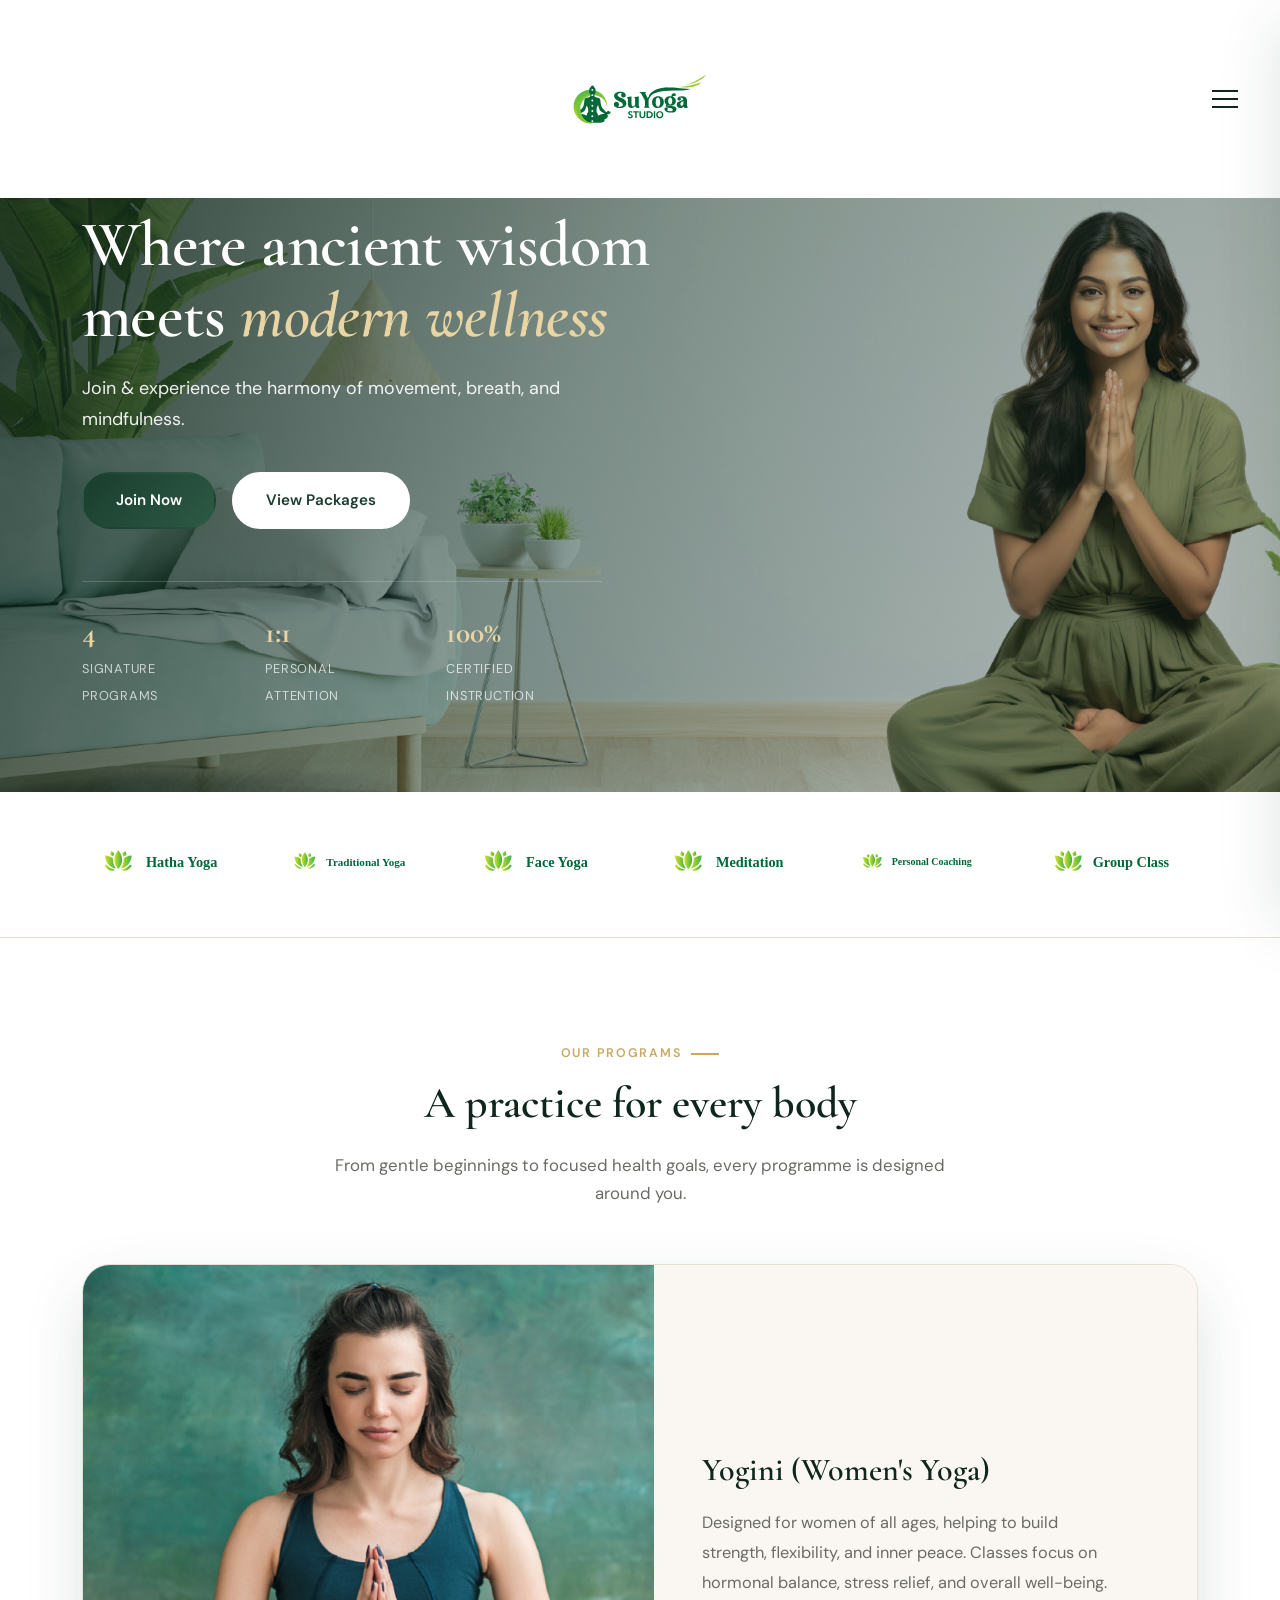
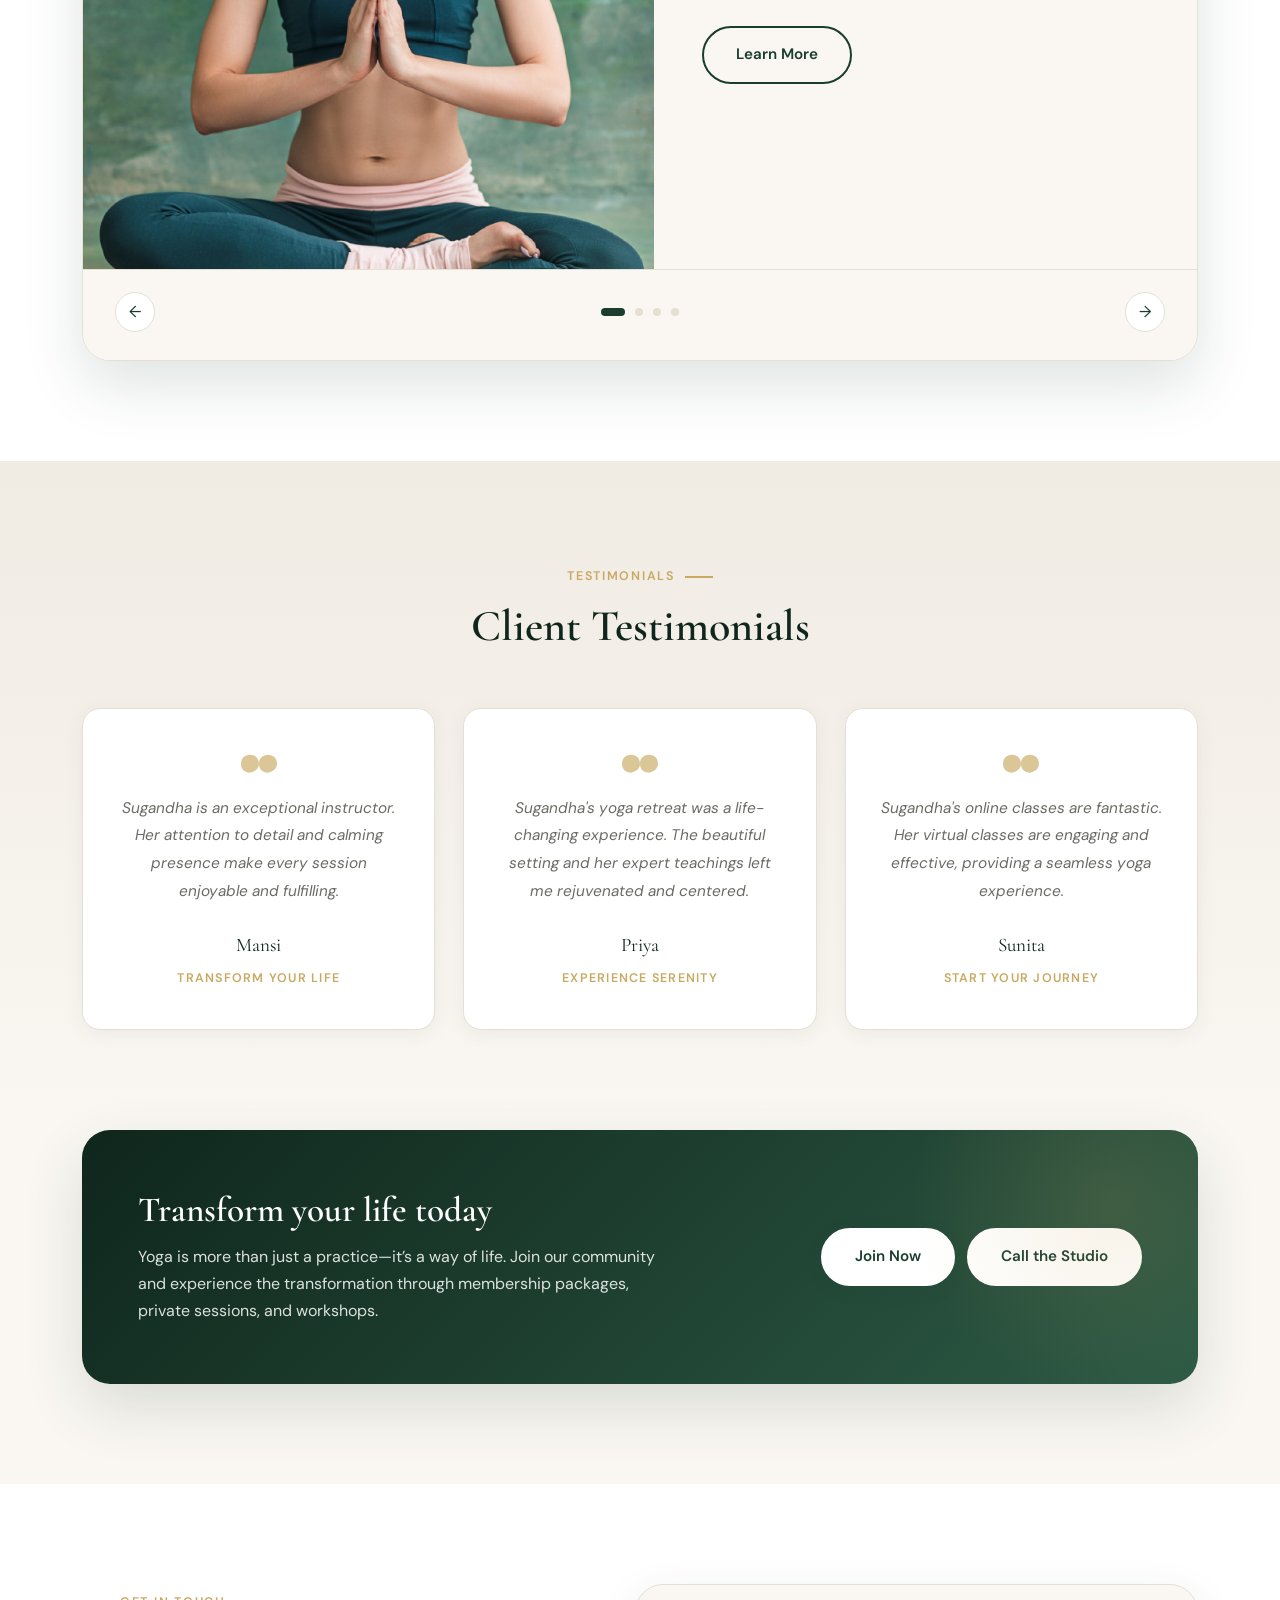
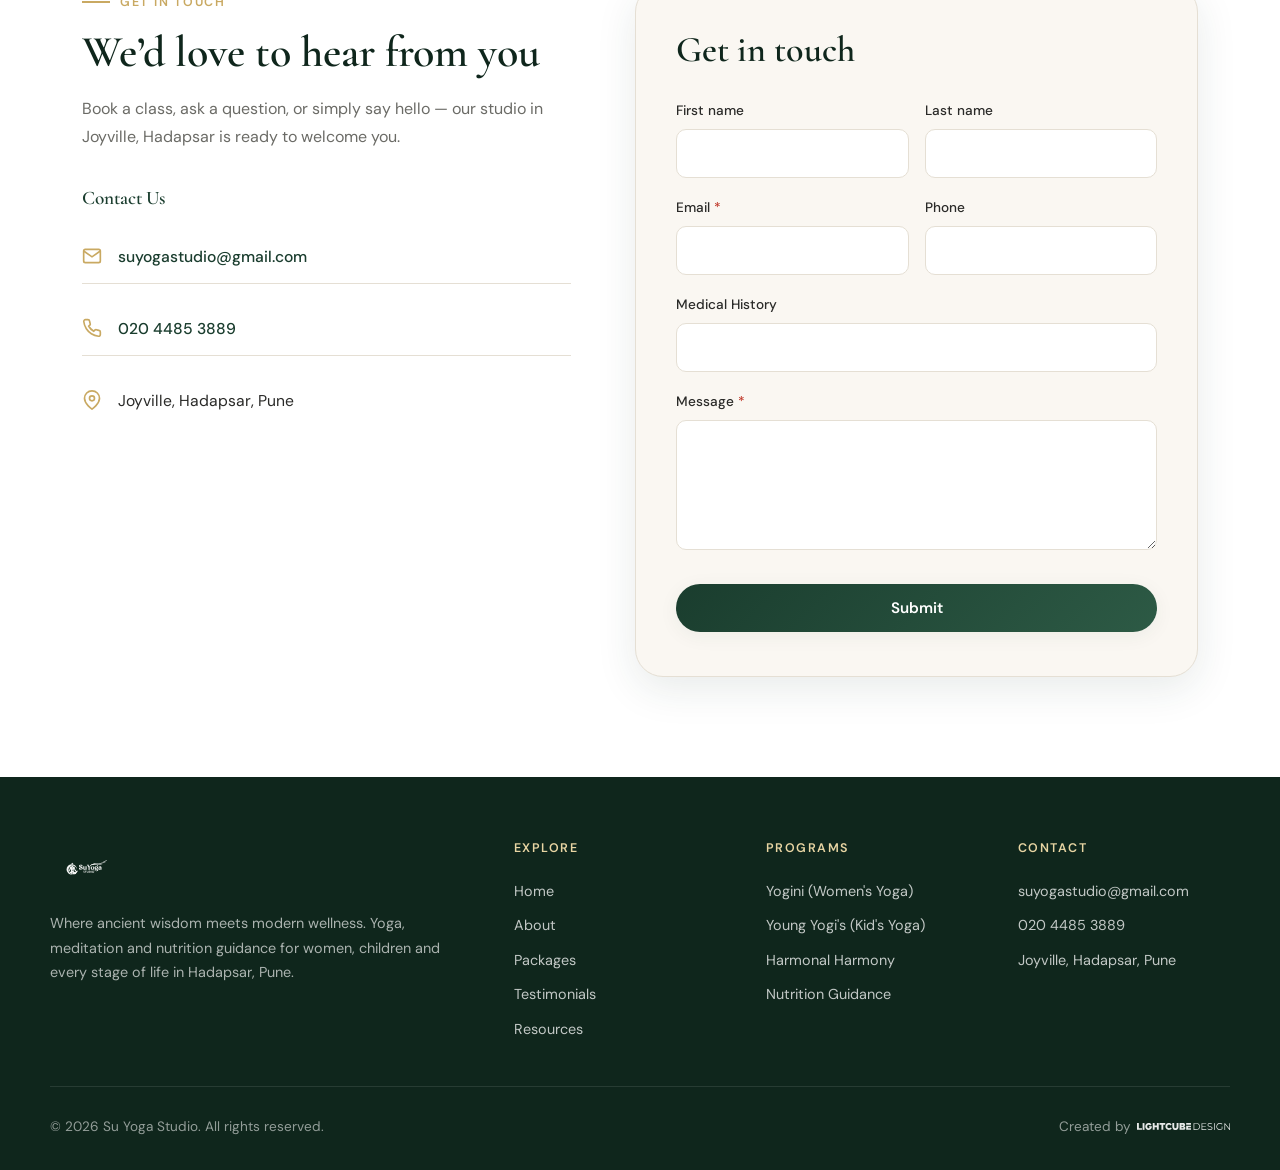
==== commit 45707edd: "Use provided SU Yoga logo and image assets across the site. Replace Wix CDN assets with unzipped log" ====
--- a/index.html
+++ b/index.html
@@ -6,10 +6,10 @@
 <title>Home | SU-Yoga</title>
 <meta name="description" content="Welcome to Su Yoga Studio, where ancient wisdom meets modern wellness. Yoga classes for women, kids, and holistic health in Hadapsar, Pune.">
 <link rel="canonical" href="https://www.suyogastudio.in/">
-<link rel="icon" href="/assets/img/logo.png">
+<link rel="icon" href="assets/img/logo-icon.svg" type="image/svg+xml">
 <link rel="preconnect" href="https://fonts.googleapis.com">
 <link rel="preconnect" href="https://fonts.gstatic.com" crossorigin>
-<link rel="stylesheet" href="/assets/css/style.css">
+<link rel="stylesheet" href="assets/css/style.css">
 </head>
 <body>
 
@@ -18,8 +18,8 @@
     <button class="nav-toggle" id="nav-toggle" aria-label="Toggle menu" aria-expanded="false" aria-controls="side-drawer">
       <span></span><span></span><span></span>
     </button>
-    <a href="/" class="logo-center" aria-label="Su Yoga Studio home">
-      <img src="/assets/img/logo.png" alt="SU-Yoga" width="280" height="115">
+    <a href="index.html" class="logo-center" aria-label="Su Yoga Studio home">
+      <img src="assets/img/logo.svg" alt="SU-Yoga" width="280" height="115">
     </a>
   </div>
 </header>
@@ -31,14 +31,14 @@
     Close
   </button>
   <ul class="drawer-nav">
-    <li><a href="/" class="active">Home</a></li>
-    <li><a href="/about.html">About</a></li>
-    <li><a href="/packages.html">Packages</a></li>
-    <li><a href="/testimonials.html">Testimonials</a></li>
-    <li><a href="/resources.html">Resources</a></li>
-    <li><a href="/contact.html">Contact</a></li>
+    <li><a href="index.html" class="active">Home</a></li>
+    <li><a href="about.html">About</a></li>
+    <li><a href="packages.html">Packages</a></li>
+    <li><a href="testimonials.html">Testimonials</a></li>
+    <li><a href="resources.html">Resources</a></li>
+    <li><a href="contact.html">Contact</a></li>
   </ul>
-  <a href="/contact.html" class="btn-pill drawer-cta">Join Now</a>
+  <a href="contact.html" class="btn-pill drawer-cta">Join Now</a>
 </nav>
 
 <main>
@@ -46,7 +46,10 @@
 <!-- HERO -->
 <section class="hero-section">
   <div class="hero-bg">
-    <img src="/assets/img/hero-yoga.jpg" alt="Woman practicing yoga in a peaceful setting" width="1920" height="1280" loading="eager" fetchpriority="high" decoding="async">
+    <video autoplay muted loop playsinline poster="assets/img/hero-poster.jpg" aria-label="Yoga practice background video">
+      <source src="assets/img/hero-video.mp4" type="video/mp4">
+    </video>
+    <img src="assets/img/hero-poster.jpg" alt="" class="hero-fallback" aria-hidden="true">
   </div>
   <div class="hero-content-box">
     <span class="eyebrow">Su Yoga Studio &middot; Hadapsar, Pune</span>
@@ -55,14 +58,26 @@
       <p>Join &amp; experience the harmony of movement, breath, and mindfulness.</p>
     </div>
     <div class="hero-actions">
-      <a href="/contact.html" class="btn-pill">Join Now</a>
-      <a href="/packages.html" class="btn-outline btn-light">View Packages</a>
+      <a href="contact.html" class="btn-pill">Join Now</a>
+      <a href="packages.html" class="btn-outline btn-light">View Packages</a>
     </div>
     <div class="hero-trust">
       <div><strong>4</strong><span>Signature Programs</span></div>
       <div><strong>1:1</strong><span>Personal Attention</span></div>
       <div><strong>100%</strong><span>Certified Instruction</span></div>
     </div>
+  </div>
+</section>
+
+<!-- SERVICE TYPES -->
+<section class="services-icons-section" aria-label="Yoga services offered">
+  <div class="services-icons-grid">
+    <img src="assets/img/services-18.svg" alt="Hatha Yoga" width="132" height="50" loading="lazy">
+    <img src="assets/img/services-19.svg" alt="Traditional Yoga" width="145" height="50" loading="lazy">
+    <img src="assets/img/services-20.svg" alt="Face Yoga" width="120" height="50" loading="lazy">
+    <img src="assets/img/services-21.svg" alt="Meditation" width="120" height="50" loading="lazy">
+    <img src="assets/img/services-22.svg" alt="Personal Coaching" width="145" height="50" loading="lazy">
+    <img src="assets/img/services-23.svg" alt="Group Class" width="120" height="50" loading="lazy">
   </div>
 </section>
 
@@ -78,35 +93,35 @@
   <div class="slideshow-wrap" data-reveal>
     <div class="slideshow" id="programs-slideshow">
       <div class="slide active">
-        <div class="slide-img"><img src="/assets/img/services-05.jpg" alt="Yogini Women's Yoga" width="900" height="675" loading="lazy"></div>
+        <div class="slide-img"><img src="assets/img/services-05.jpg" alt="Yogini Women's Yoga" width="900" height="675" loading="lazy"></div>
         <div class="slide-text">
           <h2 class="font-h3">Yogini (Women's Yoga)</h2>
           <p>Designed for women of all ages, helping to build strength, flexibility, and inner peace. Classes focus on hormonal balance, stress relief, and overall well-being.</p>
-          <a href="/packages.html" class="btn-outline-pill">Learn More</a>
+          <a href="packages.html" class="btn-outline-pill">Learn More</a>
         </div>
       </div>
       <div class="slide">
-        <div class="slide-img"><img src="/assets/img/services-06.jpg" alt="Young Yogi's Kid's Yoga" width="900" height="675" loading="lazy"></div>
+        <div class="slide-img"><img src="assets/img/services-06.jpg" alt="Young Yogi's Kid's Yoga" width="900" height="675" loading="lazy"></div>
         <div class="slide-text">
           <h2 class="font-h3">Young Yogi&rsquo;s (Kid's Yoga)</h2>
           <p>A fun and engaging program that helps children improve focus, flexibility, and emotional well-being through playful movements and breathing techniques.</p>
-          <a href="/packages.html" class="btn-outline-pill">Learn More</a>
+          <a href="packages.html" class="btn-outline-pill">Learn More</a>
         </div>
       </div>
       <div class="slide">
-        <div class="slide-img"><img src="/assets/img/services-07.jpg" alt="Harmonal Harmony" width="900" height="675" loading="lazy"></div>
+        <div class="slide-img"><img src="assets/img/services-07.jpg" alt="Harmonal Harmony" width="900" height="675" loading="lazy"></div>
         <div class="slide-text">
           <h2 class="font-h3">Harmonal Harmony (Special Health Packages)</h2>
           <p>Customized yoga sessions focused on specific health conditions including diet plans: Beneficial for PCOD, PCOS &amp; Thyroid Wellness, Pregnancy, Diabetes &amp; Heart Health, Weight Loss &amp; Detox.</p>
-          <a href="/packages.html" class="btn-outline-pill">Learn More</a>
+          <a href="packages.html" class="btn-outline-pill">Learn More</a>
         </div>
       </div>
       <div class="slide">
-        <div class="slide-img"><img src="/assets/img/services-08.jpg" alt="Nutritionist Guidance" width="900" height="675" loading="lazy"></div>
+        <div class="slide-img"><img src="assets/img/services-08.jpg" alt="Nutritionist Guidance" width="900" height="675" loading="lazy"></div>
         <div class="slide-text">
           <h2 class="font-h3">Special Nutritionist Guidance</h2>
           <p>Sugandha provides personalized diet plans to complement your yoga journey, ensuring a holistic approach to health and well-being.</p>
-          <a href="/packages.html" class="btn-outline-pill">Learn More</a>
+          <a href="packages.html" class="btn-outline-pill">Learn More</a>
         </div>
       </div>
       <div class="slide-controls">
@@ -159,7 +174,7 @@
         <p>Yoga is more than just a practice&mdash;it&rsquo;s a way of life. Join our community and experience the transformation through membership packages, private sessions, and workshops.</p>
       </div>
       <div class="cta-actions">
-        <a href="/contact.html" class="btn-pill btn-light">Join Now</a>
+        <a href="contact.html" class="btn-pill btn-light">Join Now</a>
         <a href="tel:02044853889" class="btn-outline btn-light">Call the Studio</a>
       </div>
     </div>
@@ -215,37 +230,37 @@
 <footer id="SITE_FOOTER" class="site-footer">
   <div class="footer-grid">
     <div class="footer-brand">
-      <img src="/assets/img/logo.png" alt="Su Yoga Studio">
+      <img src="assets/img/logo-white.svg" alt="Su Yoga Studio">
       <p>Where ancient wisdom meets modern wellness. Yoga, meditation and nutrition guidance for women, children and every stage of life in Hadapsar, Pune.</p>
     </div>
     <div class="footer-col">
       <h4>Explore</h4>
-      <a href="/">Home</a>
-      <a href="/about.html">About</a>
-      <a href="/packages.html">Packages</a>
-      <a href="/testimonials.html">Testimonials</a>
-      <a href="/resources.html">Resources</a>
+      <a href="index.html">Home</a>
+      <a href="about.html">About</a>
+      <a href="packages.html">Packages</a>
+      <a href="testimonials.html">Testimonials</a>
+      <a href="resources.html">Resources</a>
     </div>
     <div class="footer-col">
       <h4>Programs</h4>
-      <a href="/packages.html">Yogini (Women's Yoga)</a>
-      <a href="/packages.html">Young Yogi's (Kid's Yoga)</a>
-      <a href="/packages.html">Harmonal Harmony</a>
-      <a href="/packages.html">Nutrition Guidance</a>
+      <a href="packages.html">Yogini (Women's Yoga)</a>
+      <a href="packages.html">Young Yogi's (Kid's Yoga)</a>
+      <a href="packages.html">Harmonal Harmony</a>
+      <a href="packages.html">Nutrition Guidance</a>
     </div>
     <div class="footer-col">
       <h4>Contact</h4>
       <a href="mailto:suyogastudio@gmail.com">suyogastudio@gmail.com</a>
       <a href="tel:02044853889">020 4485 3889</a>
-      <a href="/contact.html">Joyville, Hadapsar, Pune</a>
+      <a href="contact.html">Joyville, Hadapsar, Pune</a>
     </div>
   </div>
   <div class="footer-bottom">
     <span>&copy; <span data-year>2025</span> Su Yoga Studio. All rights reserved.</span>
-    <span class="footer-credit">Created by <a href="https://www.lightcubedesign.com" target="_blank" rel="noopener" aria-label="Lightcube Design"><img src="/assets/img/lightcube-design-logo.svg" alt="Lightcube Design"></a></span>
+    <span class="footer-credit">Created by <a href="https://www.lightcubedesign.com" target="_blank" rel="noopener" aria-label="Lightcube Design"><img src="assets/img/lightcube-design-logo.svg" alt="Lightcube Design"></a></span>
   </div>
 </footer>
 
-<script src="/assets/js/main.js"></script>
+<script src="assets/js/main.js"></script>
 </body>
 </html>
--- a/assets/css/style.css
+++ b/assets/css/style.css
@@ -199,14 +199,16 @@
   display: block;
   line-height: 0;
 }
-.logo-center img {
+.logo-center img,
+.logo-center .logo-svg {
   width: min(240px, 68vw);
   height: auto;
   display: block;
   margin: 0 auto;
   transition: width 0.3s var(--ease);
 }
-#SITE_HEADER.scrolled .logo-center img {
+#SITE_HEADER.scrolled .logo-center img,
+#SITE_HEADER.scrolled .logo-center .logo-svg {
   width: min(200px, 60vw);
 }
 .main-nav, .header-cta, .header-actions .btn-pill { display: none; }
@@ -313,12 +315,20 @@
   inset: 0;
   z-index: 0;
 }
+.hero-bg video,
 .hero-bg img {
   width: 100%;
   height: 100%;
   object-fit: cover;
-  object-position: center 22%;
-}
+  object-position: center center;
+}
+.hero-bg video { display: block; }
+.hero-bg .hero-fallback {
+  position: absolute;
+  inset: 0;
+  z-index: 0;
+}
+.hero-bg:has(video) .hero-fallback { display: none; }
 .hero-bg::after {
   content: "";
   position: absolute;
@@ -382,6 +392,29 @@
   text-transform: uppercase;
 }
 
+/* ── SERVICE ICONS STRIP ── */
+.services-icons-section {
+  background: var(--white);
+  padding: 40px 0 48px;
+  border-bottom: 1px solid var(--line);
+}
+.services-icons-grid {
+  display: grid;
+  grid-template-columns: repeat(6, 1fr);
+  gap: 24px;
+  max-width: var(--container);
+  margin: 0 auto;
+  padding: 0 32px;
+  align-items: center;
+  justify-items: center;
+}
+.services-icons-grid img {
+  width: 100%;
+  max-width: 150px;
+  height: auto;
+  display: block;
+}
+
 /* ── SERVICES / SLIDESHOW ── */
 .services-section {
   background: var(--white);
@@ -915,12 +948,12 @@
   max-width: var(--container);
   margin: 0 auto 40px;
 }
-.footer-brand img {
+.footer-brand img,
+.footer-brand .logo-svg {
   height: 52px;
   width: auto;
   margin-bottom: 18px;
-  filter: brightness(0) invert(1);
-  opacity: 0.92;
+  opacity: 0.95;
 }
 .footer-brand p { font-size: 0.9rem; line-height: 1.7; color: rgba(255,255,255,0.65); }
 .footer-col h4 {
@@ -998,6 +1031,7 @@
   .footer-grid { grid-template-columns: 1fr 1fr; }
   .cta-banner { flex-direction: column; text-align: center; }
   .cta-banner p { margin: 0 auto; }
+  .services-icons-grid { grid-template-columns: repeat(3, 1fr); }
 }
 
 @media (max-width: 768px) {
@@ -1024,6 +1058,7 @@
   .cta-banner { padding: 40px 28px; flex-direction: column; text-align: center; }
   .cta-actions { justify-content: center; }
   .footer-bottom { flex-direction: column; text-align: center; gap: 8px; }
+  .services-icons-grid { grid-template-columns: repeat(2, 1fr); }
   .page-hero { padding: 56px 20px 48px; }
   .contact-narrow { padding: 0 20px; }
   .slide-controls { padding: 18px 20px 24px; }
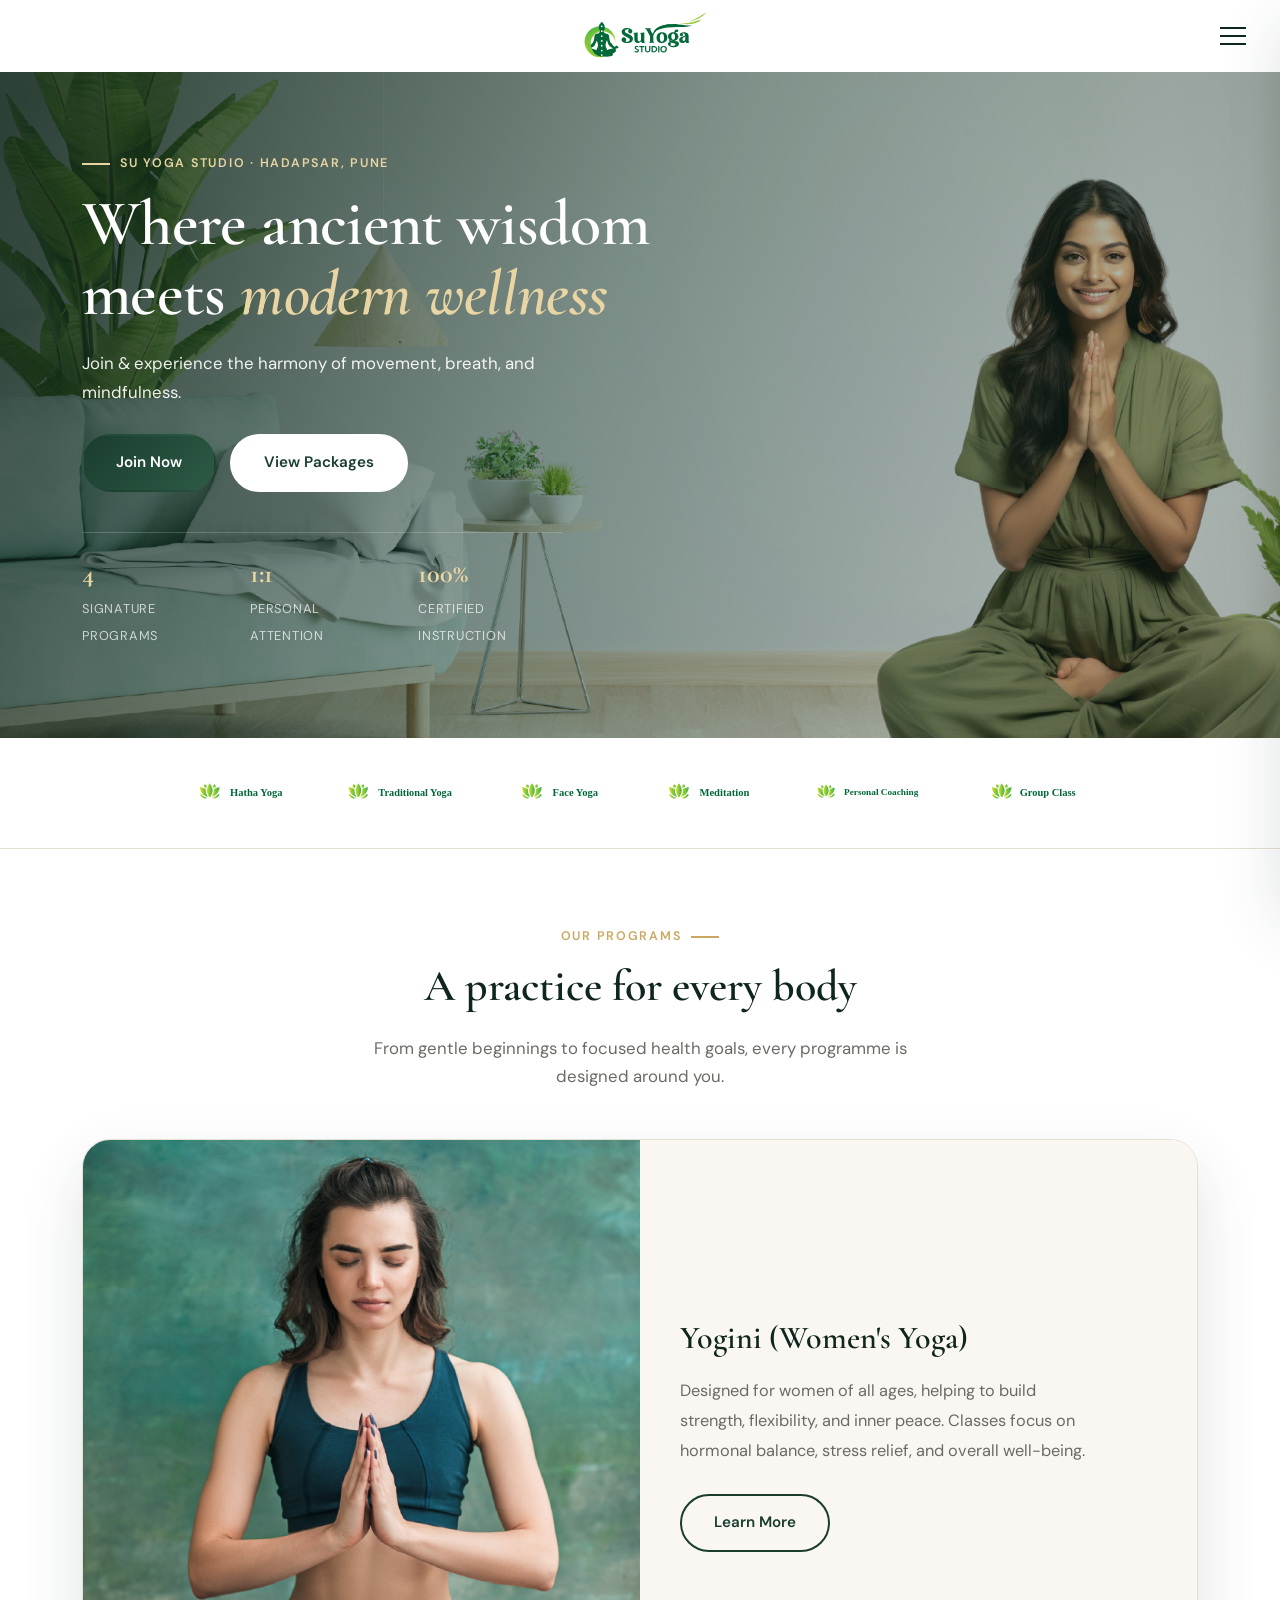
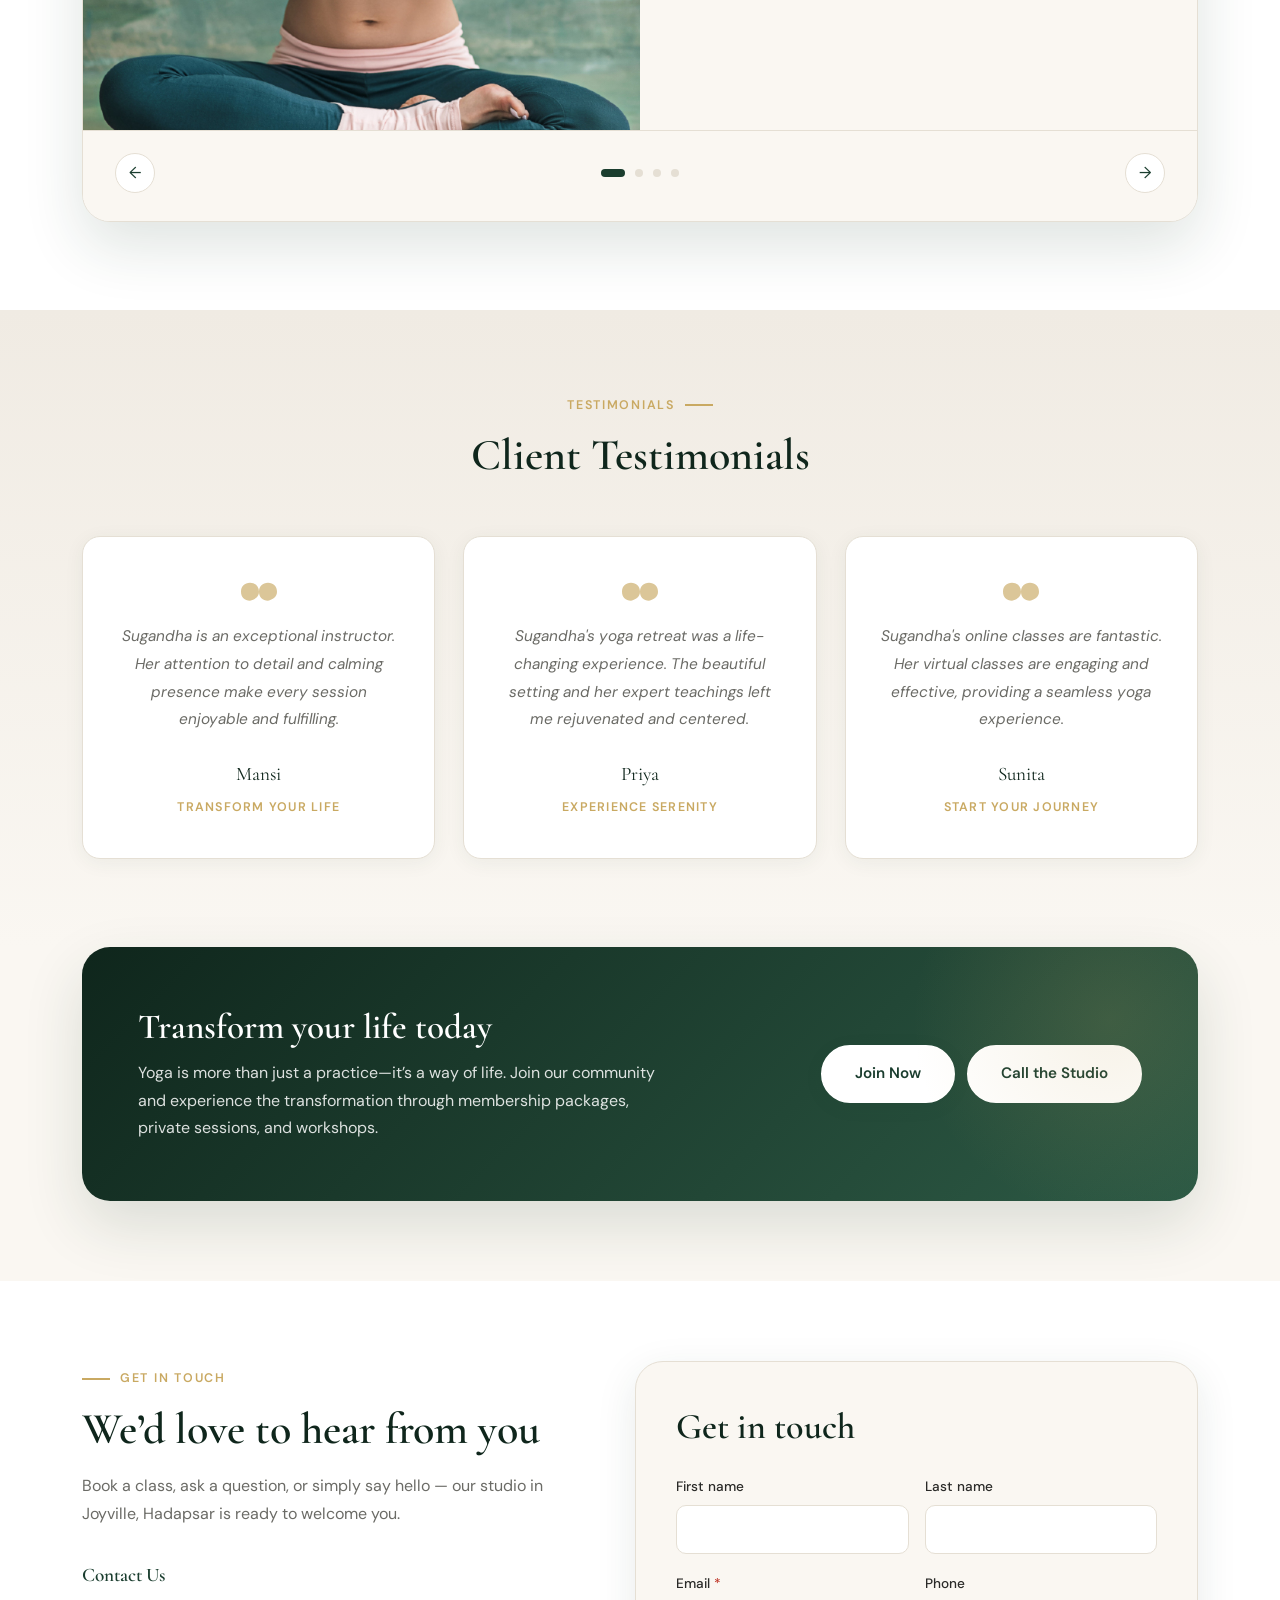
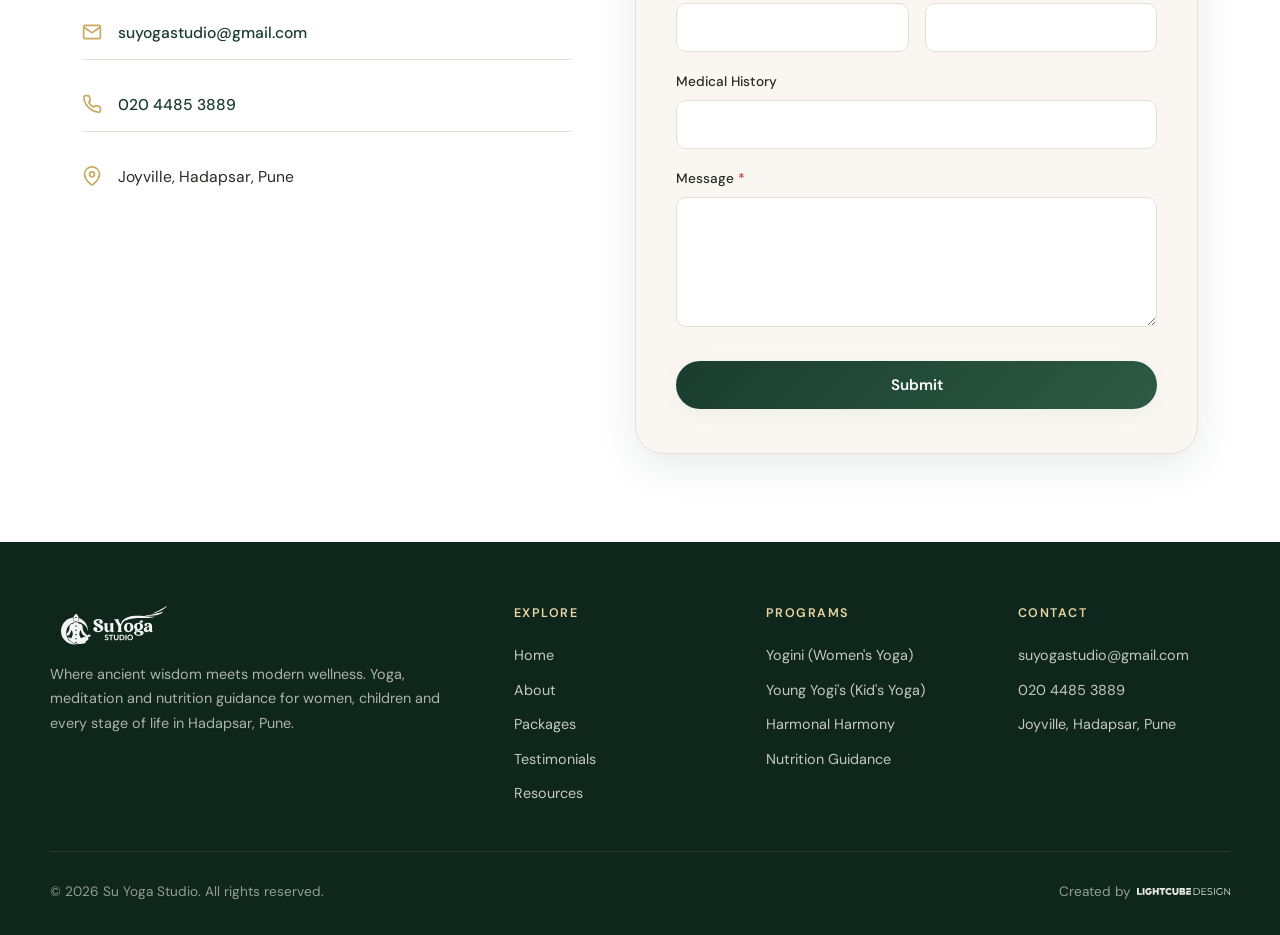
==== commit 2e9864ca: "Fix oversized header and homepage alignment issues. Crop logo SVG viewBox, constrain header height, " ====
--- a/index.html
+++ b/index.html
@@ -19,7 +19,7 @@
       <span></span><span></span><span></span>
     </button>
     <a href="index.html" class="logo-center" aria-label="Su Yoga Studio home">
-      <img src="assets/img/logo.svg" alt="SU-Yoga" width="280" height="115">
+      <img src="assets/img/logo.svg" alt="SU-Yoga" width="200" height="46">
     </a>
   </div>
 </header>
@@ -71,13 +71,15 @@
 
 <!-- SERVICE TYPES -->
 <section class="services-icons-section" aria-label="Yoga services offered">
-  <div class="services-icons-grid">
+  <div class="container">
+    <div class="services-icons-grid">
     <img src="assets/img/services-18.svg" alt="Hatha Yoga" width="132" height="50" loading="lazy">
     <img src="assets/img/services-19.svg" alt="Traditional Yoga" width="145" height="50" loading="lazy">
     <img src="assets/img/services-20.svg" alt="Face Yoga" width="120" height="50" loading="lazy">
     <img src="assets/img/services-21.svg" alt="Meditation" width="120" height="50" loading="lazy">
     <img src="assets/img/services-22.svg" alt="Personal Coaching" width="145" height="50" loading="lazy">
     <img src="assets/img/services-23.svg" alt="Group Class" width="120" height="50" loading="lazy">
+    </div>
   </div>
 </section>
 
--- a/assets/css/style.css
+++ b/assets/css/style.css
@@ -30,7 +30,7 @@
   --shadow-md: 0 12px 40px rgba(26, 61, 46, 0.1);
   --shadow-lg: 0 24px 60px rgba(26, 61, 46, 0.14);
   --ease: cubic-bezier(0.22, 1, 0.36, 1);
-  --header-h: 100px;
+  --header-h: 72px;
 }
 
 *, *::before, *::after { box-sizing: border-box; }
@@ -59,7 +59,7 @@
 :focus-visible { outline: 3px solid var(--sage); outline-offset: 2px; }
 
 .container { max-width: var(--container); margin: 0 auto; padding: 0 32px; }
-section { padding: 100px 0; position: relative; }
+section { padding: 80px 0; position: relative; }
 .text-center { text-align: center; }
 
 /* Centered eyebrows in section headers */
@@ -102,7 +102,7 @@
 .font-h5 { font-size: clamp(1.1rem, 1.5vw, 1.35rem); }
 .font-body { font-family: var(--font-body); font-size: 1rem; line-height: 1.75; color: var(--muted); }
 .font-body-sm { font-size: 0.9rem; }
-.section-head { max-width: 640px; margin: 0 auto 56px; text-align: center; }
+.section-head { max-width: 600px; margin: 0 auto 48px; text-align: center; }
 .section-head p { font-size: 1.05rem; }
 
 /* ── Buttons ── */
@@ -182,7 +182,7 @@
   justify-content: center;
   max-width: 100%;
   margin: 0 auto;
-  padding: 14px 32px;
+  padding: 10px 24px;
   min-height: var(--header-h);
 }
 .header-inner {
@@ -192,7 +192,7 @@
   justify-content: center;
   max-width: 100%;
   margin: 0 auto;
-  padding: 14px 32px;
+  padding: 10px 24px;
   min-height: var(--header-h);
 }
 .logo-center, .brand.logo-center {
@@ -201,21 +201,22 @@
 }
 .logo-center img,
 .logo-center .logo-svg {
-  width: min(240px, 68vw);
-  height: auto;
+  height: 46px;
+  width: auto;
+  max-width: min(200px, 52vw);
   display: block;
   margin: 0 auto;
-  transition: width 0.3s var(--ease);
+  transition: height 0.3s var(--ease);
 }
 #SITE_HEADER.scrolled .logo-center img,
 #SITE_HEADER.scrolled .logo-center .logo-svg {
-  width: min(200px, 60vw);
+  height: 40px;
 }
 .main-nav, .header-cta, .header-actions .btn-pill { display: none; }
 
 .menu-btn, .nav-toggle {
   position: absolute;
-  right: 32px;
+  right: 24px;
   top: 50%;
   transform: translateY(-50%);
   display: flex;
@@ -303,8 +304,8 @@
 /* ── HERO ── */
 .hero-section {
   position: relative;
-  min-height: calc(88vh - var(--header-h));
-  min-height: calc(88dvh - var(--header-h));
+  min-height: calc(82vh - var(--header-h));
+  min-height: calc(82dvh - var(--header-h));
   display: flex;
   align-items: center;
   overflow: hidden;
@@ -320,7 +321,7 @@
   width: 100%;
   height: 100%;
   object-fit: cover;
-  object-position: center center;
+  object-position: center 35%;
 }
 .hero-bg video { display: block; }
 .hero-bg .hero-fallback {
@@ -346,41 +347,41 @@
   width: 100%;
   max-width: var(--container);
   margin: 0 auto;
-  padding: 60px 32px 80px;
-}
-.hero-content-box .eyebrow { color: var(--gold-light); margin-bottom: 18px; }
-.hero-content-box .eyebrow::before { background: var(--gold-light); }
+  padding: 48px 32px 64px;
+}
 .hero-content-box .font-hero {
   color: var(--white);
-  max-width: 680px;
-  margin-bottom: 22px;
+  max-width: 620px;
+  margin-bottom: 20px;
   letter-spacing: -0.01em;
 }
+.hero-lines { margin-bottom: 28px; max-width: 480px; }
+.hero-lines p {
+  color: rgba(255,255,255,0.92);
+  font-size: 1.05rem;
+  line-height: 1.7;
+  margin-bottom: 0;
+}
+.hero-trust {
+  display: grid;
+  grid-template-columns: repeat(3, 1fr);
+  gap: 24px;
+  margin-top: 40px;
+  padding-top: 28px;
+  border-top: 1px solid rgba(255,255,255,0.18);
+  max-width: 480px;
+}
+.hero-content-box .eyebrow { color: var(--gold-light); margin-bottom: 14px; }
+.hero-content-box .eyebrow::before { background: var(--gold-light); }
 .hero-content-box .font-hero em {
   font-style: italic;
   color: var(--gold-light);
 }
-.hero-lines { margin-bottom: 36px; max-width: 520px; }
-.hero-lines p {
-  color: rgba(255,255,255,0.92);
-  font-size: 1.12rem;
-  line-height: 1.75;
-  margin-bottom: 0;
-}
-.hero-actions { display: flex; flex-wrap: wrap; gap: 16px; align-items: center; }
-.hero-trust {
-  display: grid;
-  grid-template-columns: repeat(3, auto);
-  gap: 40px;
-  margin-top: 52px;
-  padding-top: 36px;
-  border-top: 1px solid rgba(255,255,255,0.18);
-  max-width: 520px;
-}
+.hero-actions { display: flex; flex-wrap: wrap; gap: 14px; align-items: center; }
 .hero-trust div strong {
   display: block;
   font-family: var(--font-display);
-  font-size: 1.85rem;
+  font-size: 1.65rem;
   color: var(--gold-light);
   line-height: 1;
   margin-bottom: 6px;
@@ -395,30 +396,31 @@
 /* ── SERVICE ICONS STRIP ── */
 .services-icons-section {
   background: var(--white);
-  padding: 40px 0 48px;
+  padding: 32px 0 36px;
   border-bottom: 1px solid var(--line);
 }
 .services-icons-grid {
-  display: grid;
-  grid-template-columns: repeat(6, 1fr);
-  gap: 24px;
+  display: flex;
+  flex-wrap: wrap;
+  align-items: center;
+  justify-content: center;
+  gap: 28px 36px;
   max-width: var(--container);
   margin: 0 auto;
   padding: 0 32px;
-  align-items: center;
-  justify-items: center;
 }
 .services-icons-grid img {
-  width: 100%;
-  max-width: 150px;
-  height: auto;
+  height: 42px;
+  width: auto;
+  max-width: 140px;
   display: block;
+  object-fit: contain;
 }
 
 /* ── SERVICES / SLIDESHOW ── */
 .services-section {
   background: var(--white);
-  padding: 100px 0;
+  padding: 72px 0 88px;
 }
 .slideshow-wrap {
   width: 100%;
@@ -436,8 +438,8 @@
 .slide { display: none; }
 .slide.active {
   display: grid;
-  grid-template-columns: 1.05fr 1fr;
-  min-height: 460px;
+  grid-template-columns: 1fr 1fr;
+  min-height: 420px;
   animation: fadeUp 0.6s var(--ease);
 }
 .slide-img {
@@ -449,7 +451,7 @@
 .slide-img img {
   width: 100%;
   height: 100%;
-  min-height: 460px;
+  min-height: 420px;
   object-fit: cover;
   object-position: center center;
 }
@@ -462,7 +464,7 @@
   pointer-events: none;
 }
 .slide-text {
-  padding: 52px 48px;
+  padding: 44px 40px;
   display: flex;
   flex-direction: column;
   justify-content: center;
@@ -574,7 +576,7 @@
 /* ── TESTIMONIALS ── */
 .testimonials-section {
   background: linear-gradient(180deg, var(--cream-dark) 0%, var(--cream) 100%);
-  padding: 100px 0;
+  padding: 80px 0 88px;
 }
 .testimonials-section .section-head {
   max-width: var(--container);
@@ -638,7 +640,7 @@
 }
 
 /* ── CTA BANNER ── */
-.cta-section { padding: 0 0 100px; }
+.cta-section { padding: 0 0 80px; }
 .cta-banner {
   background: linear-gradient(135deg, var(--forest-dark) 0%, var(--forest-mid) 100%);
   border-radius: var(--radius-lg);
@@ -666,7 +668,7 @@
 /* ── CONTACT ── */
 .contact-section {
   background: var(--white);
-  padding: 100px 0;
+  padding: 80px 0 88px;
 }
 .contact-grid {
   display: grid;
@@ -950,9 +952,10 @@
 }
 .footer-brand img,
 .footer-brand .logo-svg {
-  height: 52px;
+  height: 40px;
   width: auto;
-  margin-bottom: 18px;
+  max-width: 180px;
+  margin-bottom: 16px;
   opacity: 0.95;
 }
 .footer-brand p { font-size: 0.9rem; line-height: 1.7; color: rgba(255,255,255,0.65); }
@@ -1031,13 +1034,16 @@
   .footer-grid { grid-template-columns: 1fr 1fr; }
   .cta-banner { flex-direction: column; text-align: center; }
   .cta-banner p { margin: 0 auto; }
-  .services-icons-grid { grid-template-columns: repeat(3, 1fr); }
+  .services-icons-grid { grid-template-columns: unset; }
 }
 
 @media (max-width: 768px) {
   .container { padding: 0 20px; }
   section { padding: 72px 0; }
-  .header-grid, .header-inner { padding: 12px 20px; }
+  .header-grid, .header-inner { padding: 8px 20px; }
+  .logo-center img, .logo-center .logo-svg { height: 40px; }
+  #SITE_HEADER.scrolled .logo-center img,
+  #SITE_HEADER.scrolled .logo-center .logo-svg { height: 36px; }
   .menu-btn, .nav-toggle { right: 20px; }
   .slideshow-wrap, .testimonial-grid, .contact-grid, .about-block,
   .package-extras, .resources-grid { padding-left: 20px; padding-right: 20px; }
@@ -1058,7 +1064,9 @@
   .cta-banner { padding: 40px 28px; flex-direction: column; text-align: center; }
   .cta-actions { justify-content: center; }
   .footer-bottom { flex-direction: column; text-align: center; gap: 8px; }
-  .services-icons-grid { grid-template-columns: repeat(2, 1fr); }
+  .services-icons-grid { gap: 20px 24px; padding: 0 20px; }
+  .services-icons-grid img { height: 36px; max-width: 120px; }
+  .services-section { padding: 56px 0 72px; }
   .page-hero { padding: 56px 20px 48px; }
   .contact-narrow { padding: 0 20px; }
   .slide-controls { padding: 18px 20px 24px; }
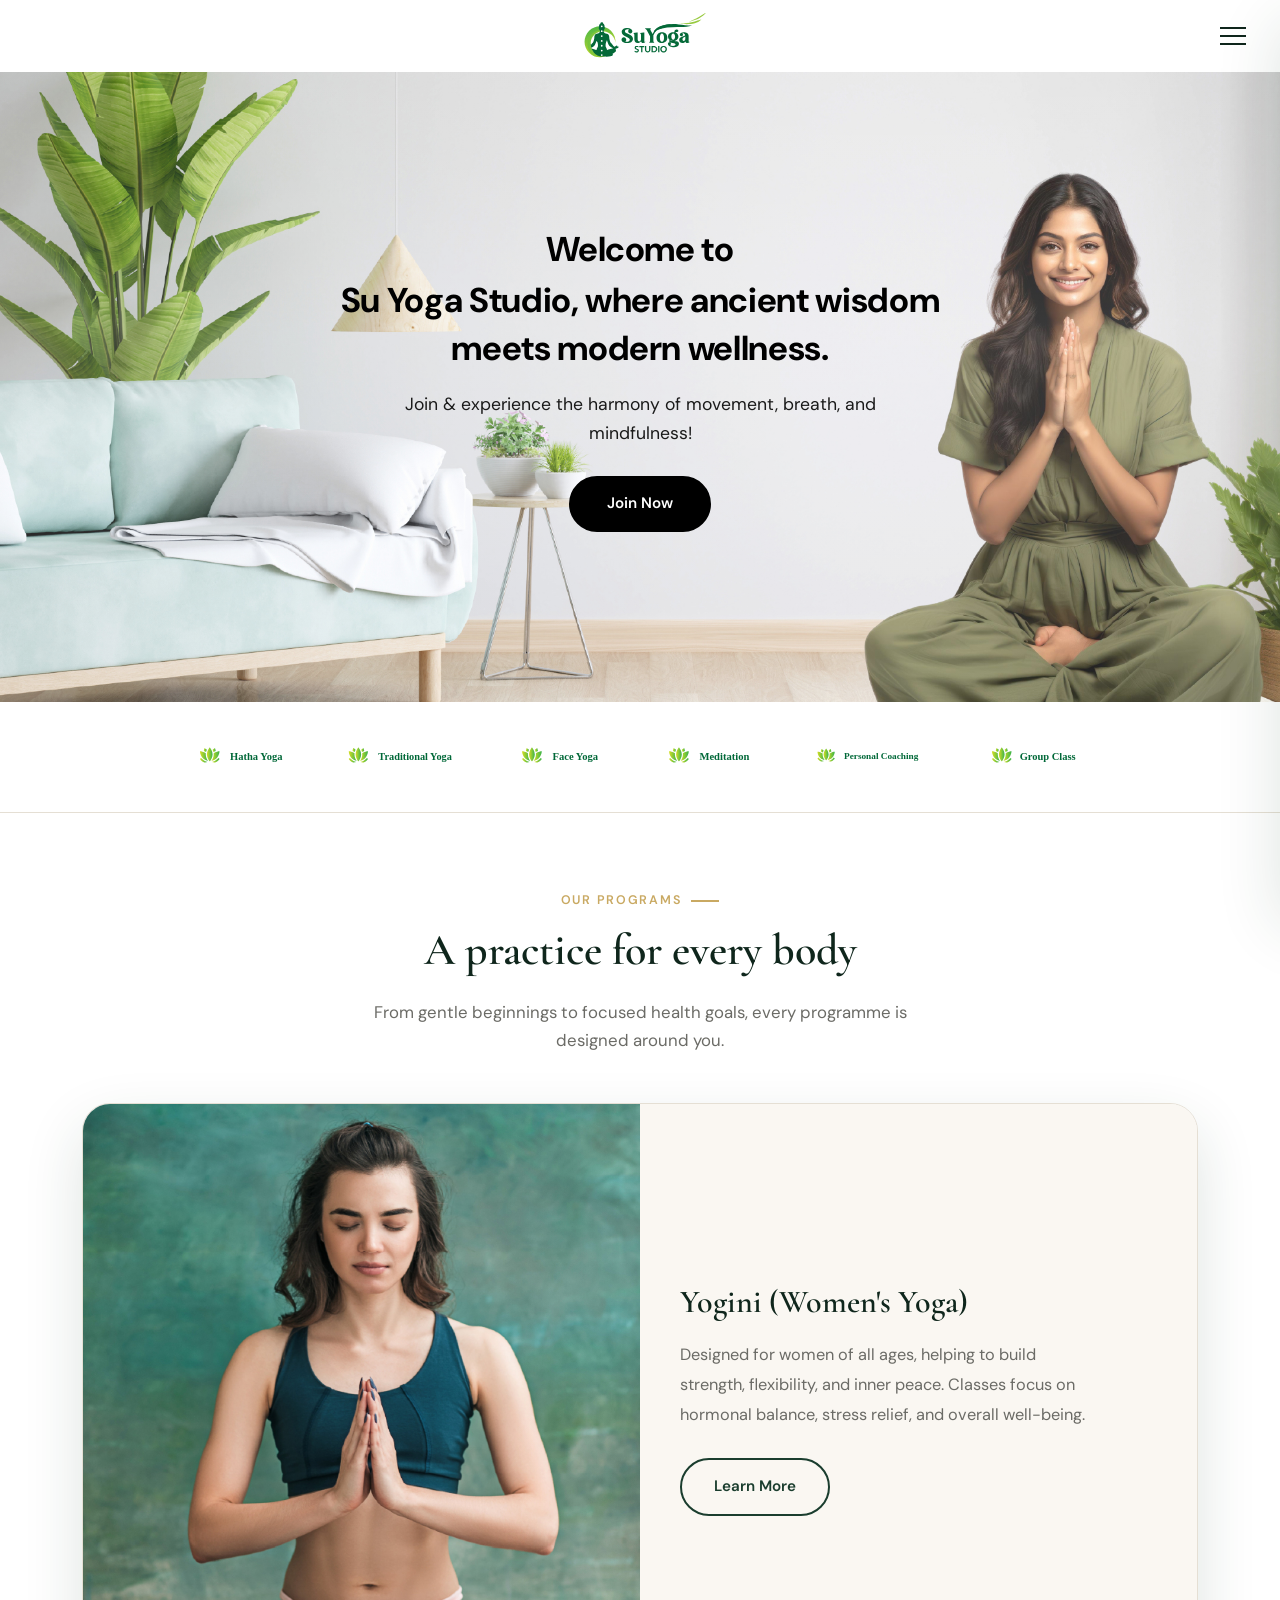
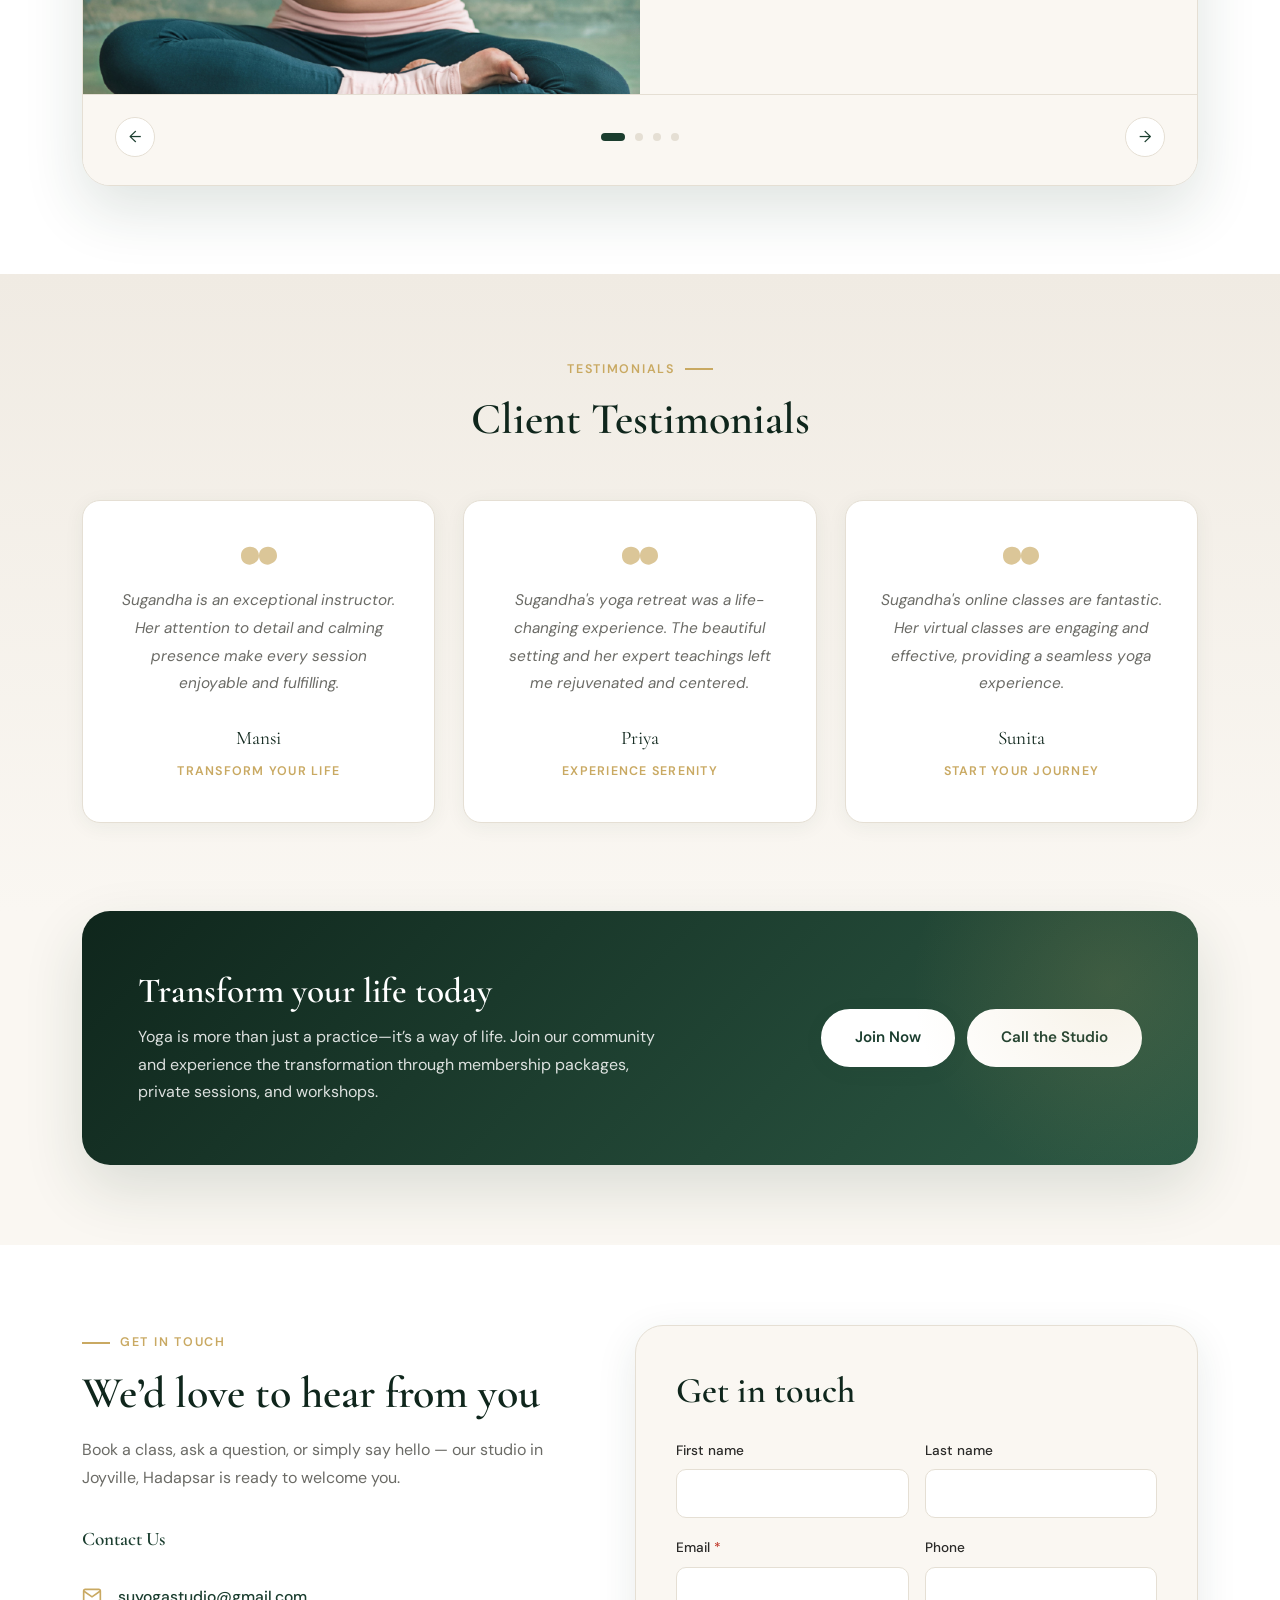
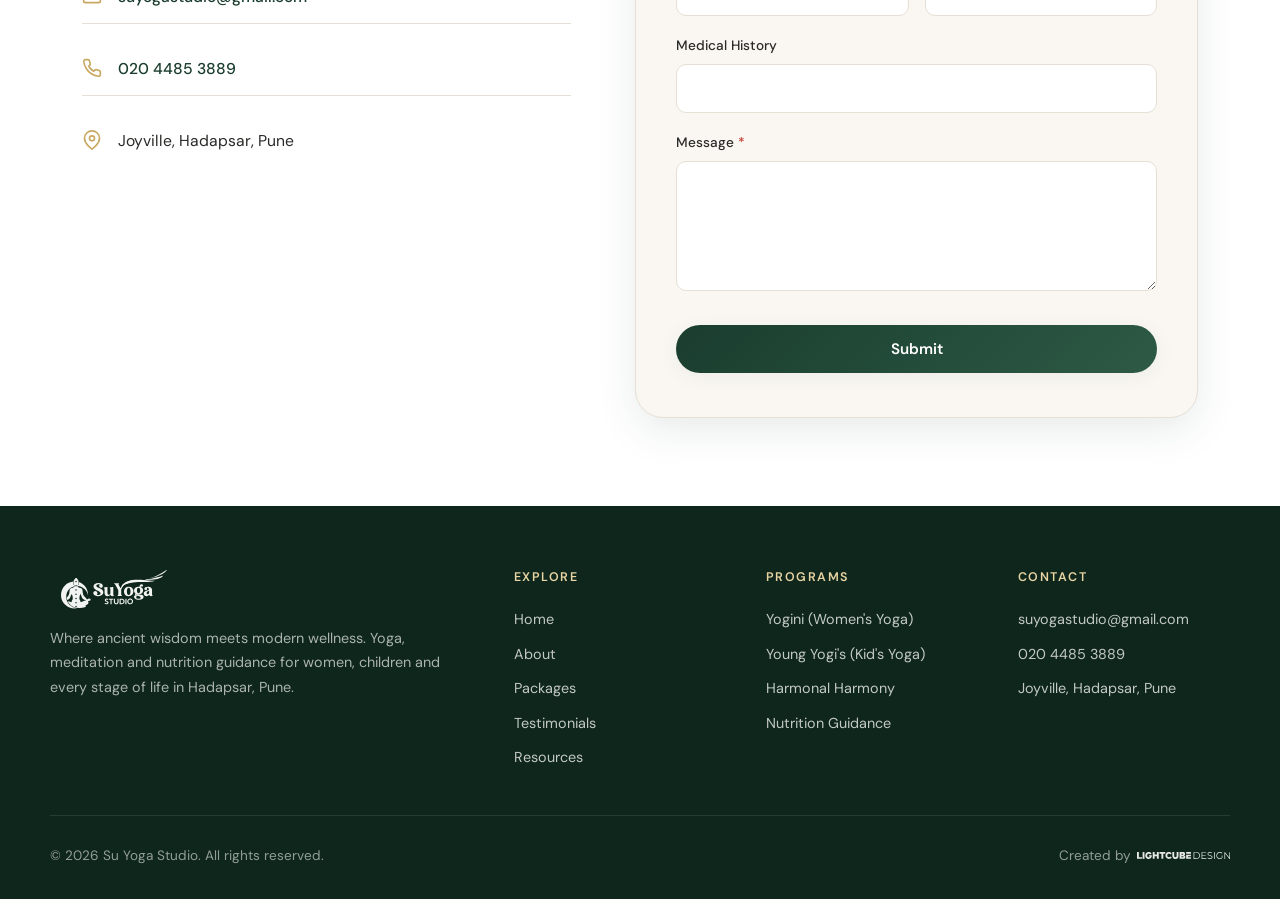
==== commit ec096f38: "Match homepage hero to original Wix welcome layout. Use Services-17 studio image with centered welco" ====
--- a/index.html
+++ b/index.html
@@ -43,29 +43,18 @@
 
 <main>
 
-<!-- HERO -->
-<section class="hero-section">
+<!-- HERO (matches original Wix layout) -->
+<section class="hero-section hero-home">
   <div class="hero-bg">
-    <video autoplay muted loop playsinline poster="assets/img/hero-poster.jpg" aria-label="Yoga practice background video">
-      <source src="assets/img/hero-video.mp4" type="video/mp4">
-    </video>
-    <img src="assets/img/hero-poster.jpg" alt="" class="hero-fallback" aria-hidden="true">
-  </div>
-  <div class="hero-content-box">
-    <span class="eyebrow">Su Yoga Studio &middot; Hadapsar, Pune</span>
-    <h1 class="font-hero">Where ancient wisdom meets <em>modern wellness</em></h1>
-    <div class="hero-lines">
-      <p>Join &amp; experience the harmony of movement, breath, and mindfulness.</p>
-    </div>
-    <div class="hero-actions">
-      <a href="contact.html" class="btn-pill">Join Now</a>
-      <a href="packages.html" class="btn-outline btn-light">View Packages</a>
-    </div>
-    <div class="hero-trust">
-      <div><strong>4</strong><span>Signature Programs</span></div>
-      <div><strong>1:1</strong><span>Personal Attention</span></div>
-      <div><strong>100%</strong><span>Certified Instruction</span></div>
-    </div>
+    <img src="assets/img/services-17.jpg" alt="Welcome to Su Yoga Studio — woman practicing yoga in studio" width="1920" height="1080" loading="eager" fetchpriority="high">
+  </div>
+  <div class="hero-content-box hero-content-box--center">
+    <h1 class="hero-welcome-title">
+      <span class="hero-welcome-lead">Welcome to</span>
+      Su Yoga Studio, where ancient wisdom meets modern wellness.
+    </h1>
+    <p class="hero-welcome-sub">Join &amp; experience the harmony of movement, breath, and mindfulness!</p>
+    <a href="contact.html" class="btn-pill btn-join">Join Now</a>
   </div>
 </section>
 
--- a/assets/css/style.css
+++ b/assets/css/style.css
@@ -311,6 +311,72 @@
   overflow: hidden;
   padding: 0;
 }
+
+/* Home hero — original Wix style (Services-17 image, centered text) */
+.hero-home {
+  min-height: calc(78vh - var(--header-h));
+  min-height: calc(78dvh - var(--header-h));
+  align-items: center;
+  justify-content: center;
+}
+.hero-home .hero-bg img {
+  object-fit: cover;
+  object-position: center center;
+}
+.hero-home .hero-bg::after {
+  background: linear-gradient(
+    180deg,
+    rgba(255, 255, 255, 0.08) 0%,
+    rgba(255, 255, 255, 0.22) 40%,
+    rgba(255, 255, 255, 0.12) 100%
+  );
+}
+.hero-content-box--center {
+  text-align: center;
+  display: flex;
+  flex-direction: column;
+  align-items: center;
+  justify-content: center;
+  padding: 40px 32px 56px;
+}
+.hero-welcome-title {
+  font-family: var(--font-body);
+  font-weight: 700;
+  font-size: clamp(1.45rem, 3vw, 2.15rem);
+  line-height: 1.38;
+  color: #000000;
+  max-width: 620px;
+  margin: 0 auto 18px;
+  letter-spacing: -0.01em;
+}
+.hero-welcome-lead {
+  display: block;
+  margin-bottom: 4px;
+}
+.hero-welcome-sub {
+  font-family: var(--font-body);
+  font-size: clamp(0.95rem, 1.8vw, 1.1rem);
+  font-weight: 400;
+  line-height: 1.65;
+  color: #1a1a1a;
+  max-width: 520px;
+  margin: 0 auto 28px;
+}
+.btn-join {
+  background: #000000;
+  color: #ffffff;
+  border-color: #000000;
+  padding: 13px 36px;
+  font-size: 0.95rem;
+  box-shadow: none;
+}
+.btn-join:hover {
+  background: #222222;
+  border-color: #222222;
+  transform: translateY(-1px);
+  box-shadow: 0 4px 16px rgba(0, 0, 0, 0.15);
+}
+
 .hero-bg {
   position: absolute;
   inset: 0;
@@ -1047,7 +1113,9 @@
   .menu-btn, .nav-toggle { right: 20px; }
   .slideshow-wrap, .testimonial-grid, .contact-grid, .about-block,
   .package-extras, .resources-grid { padding-left: 20px; padding-right: 20px; }
-  .hero-content-box { padding: 48px 20px 64px; }
+  .hero-content-box--center { padding: 32px 20px 48px; }
+  .hero-welcome-title { font-size: clamp(1.25rem, 5vw, 1.65rem); }
+  .hero-home .hero-bg img { object-position: 55% center; }
   .hero-trust { grid-template-columns: 1fr; gap: 24px; }
   .slide.active { grid-template-columns: 1fr; min-height: auto; }
   .slide-img img { min-height: 280px; }
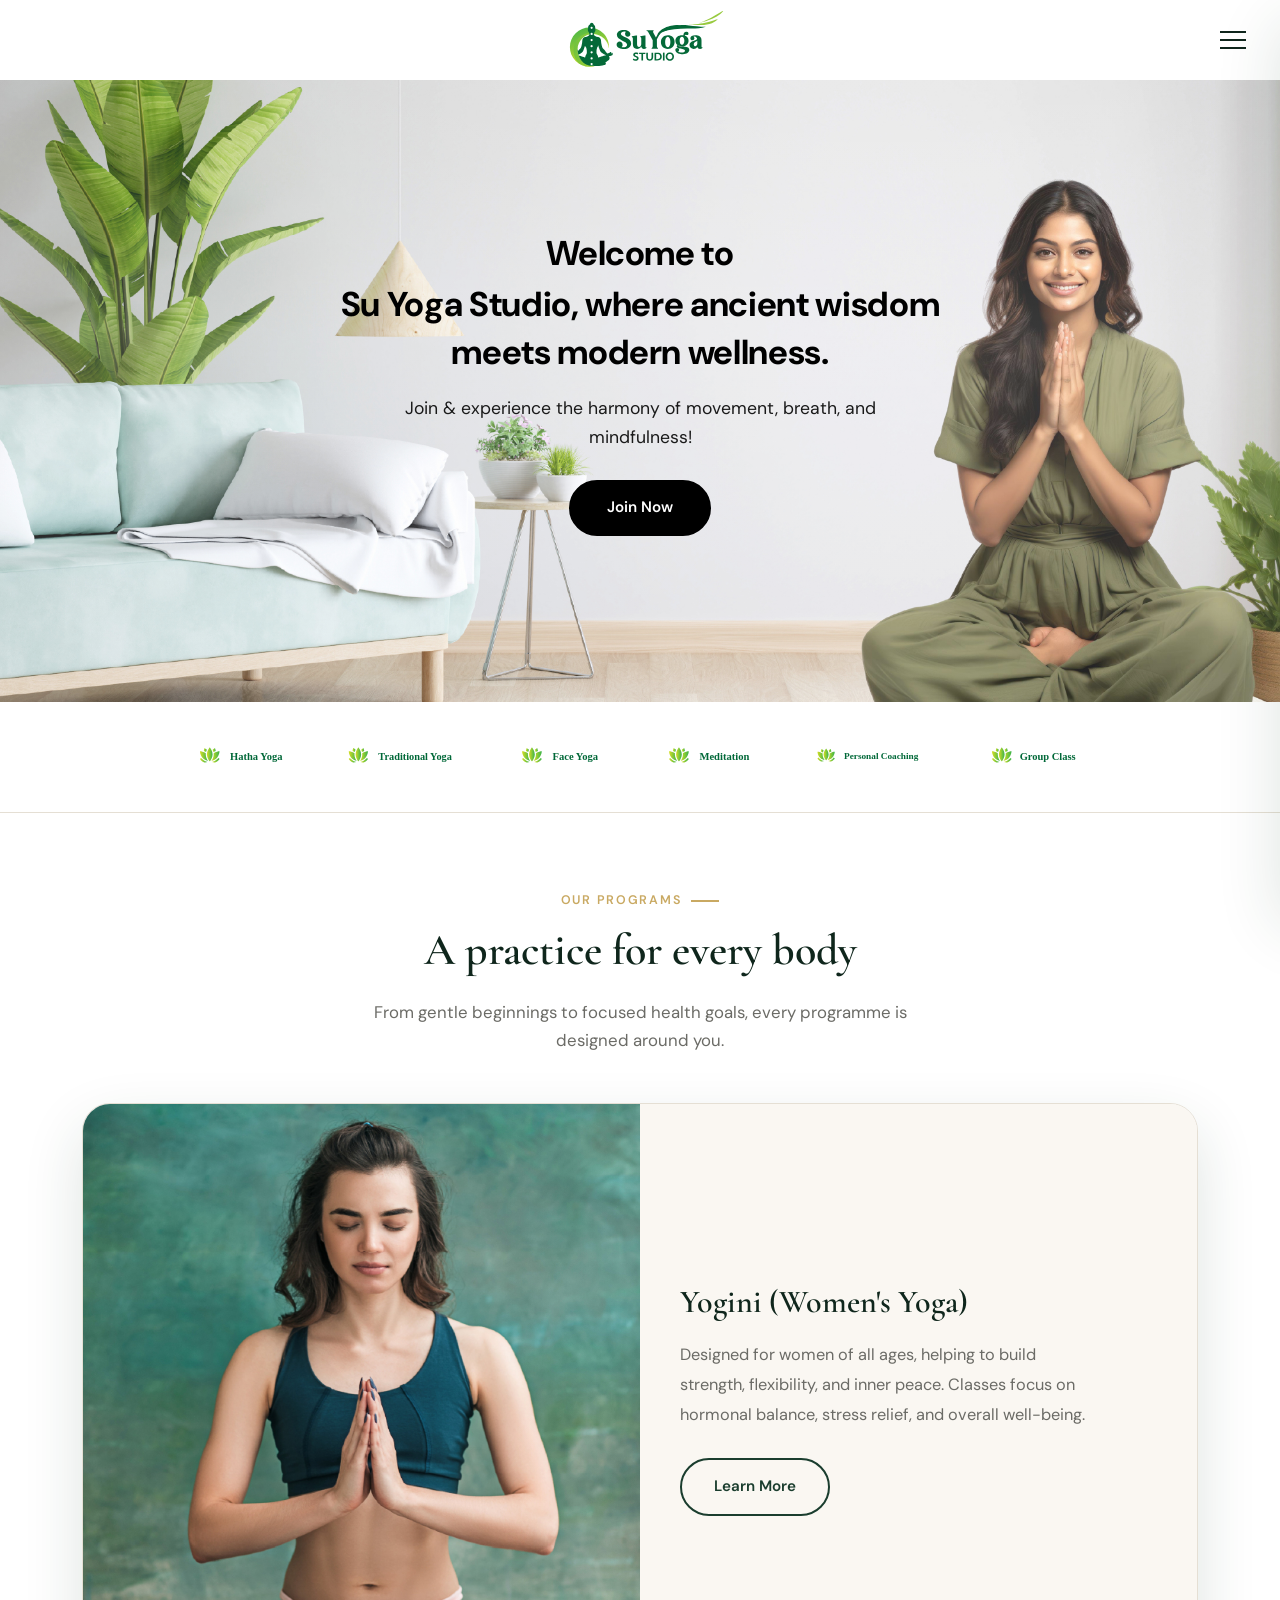
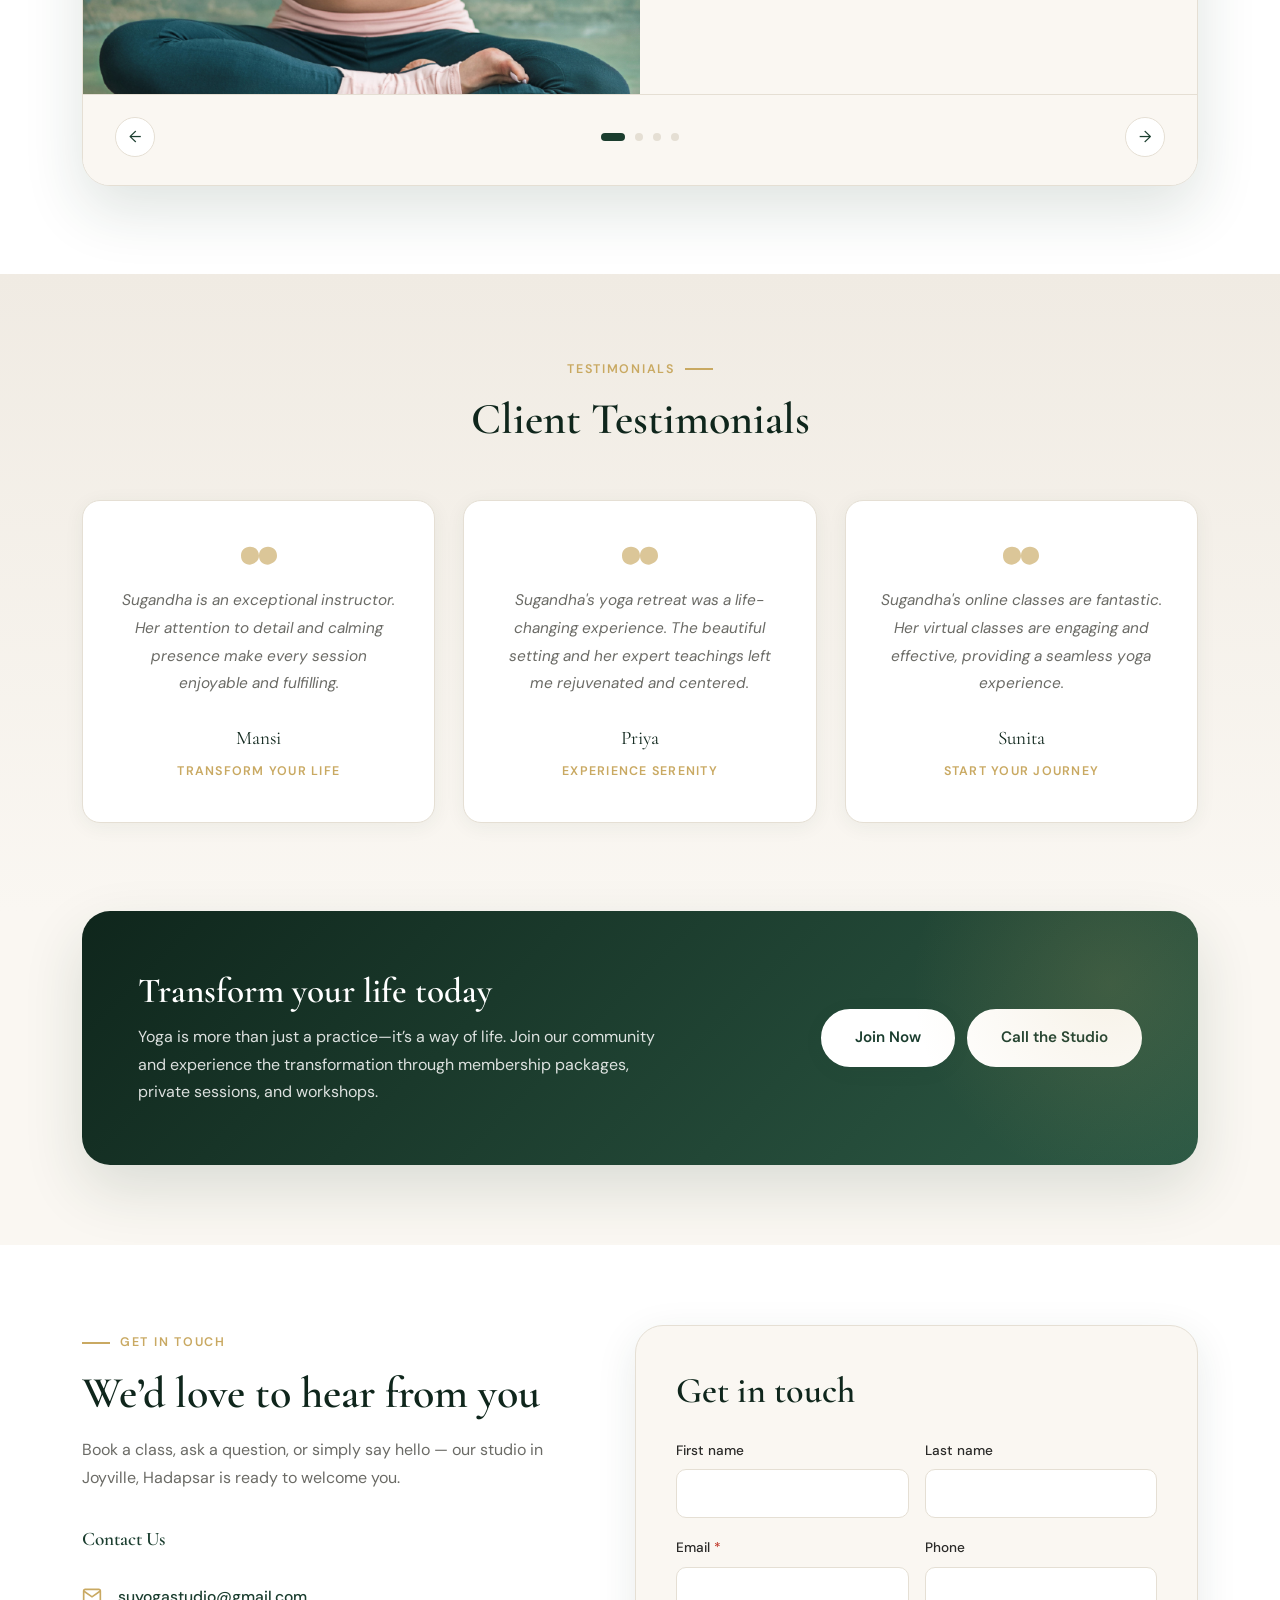
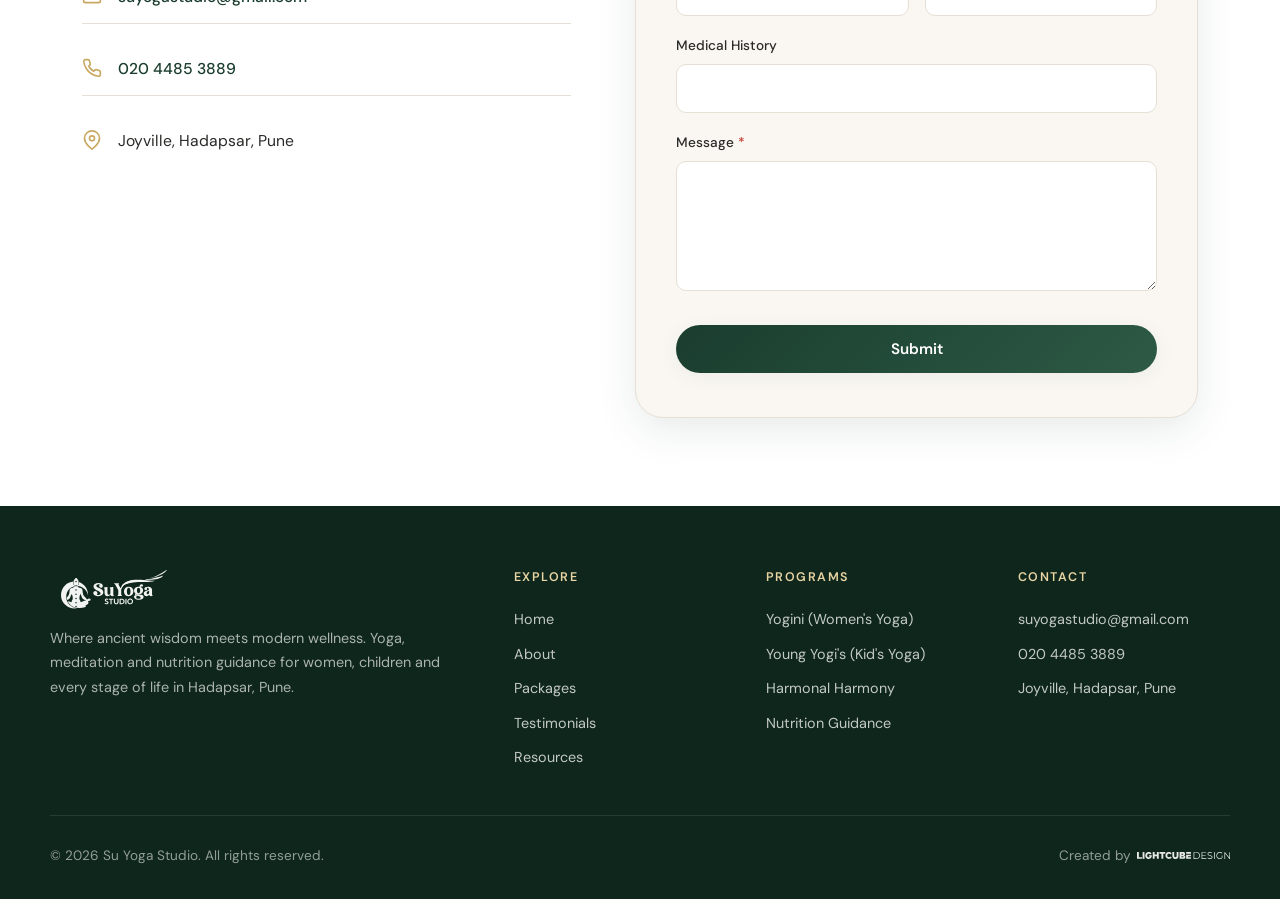
==== commit b3104810: "Increase header logo size for better brand visibility. Larger logo with slightly taller header bar w" ====
--- a/index.html
+++ b/index.html
@@ -19,7 +19,7 @@
       <span></span><span></span><span></span>
     </button>
     <a href="index.html" class="logo-center" aria-label="Su Yoga Studio home">
-      <img src="assets/img/logo.svg" alt="SU-Yoga" width="200" height="46">
+      <img src="assets/img/logo.svg" alt="SU-Yoga" width="260" height="58">
     </a>
   </div>
 </header>
--- a/assets/css/style.css
+++ b/assets/css/style.css
@@ -30,7 +30,7 @@
   --shadow-md: 0 12px 40px rgba(26, 61, 46, 0.1);
   --shadow-lg: 0 24px 60px rgba(26, 61, 46, 0.14);
   --ease: cubic-bezier(0.22, 1, 0.36, 1);
-  --header-h: 72px;
+  --header-h: 80px;
 }
 
 *, *::before, *::after { box-sizing: border-box; }
@@ -201,16 +201,16 @@
 }
 .logo-center img,
 .logo-center .logo-svg {
-  height: 46px;
+  height: 58px;
   width: auto;
-  max-width: min(200px, 52vw);
+  max-width: min(260px, 58vw);
   display: block;
   margin: 0 auto;
   transition: height 0.3s var(--ease);
 }
 #SITE_HEADER.scrolled .logo-center img,
 #SITE_HEADER.scrolled .logo-center .logo-svg {
-  height: 40px;
+  height: 50px;
 }
 .main-nav, .header-cta, .header-actions .btn-pill { display: none; }
 
@@ -1107,9 +1107,9 @@
   .container { padding: 0 20px; }
   section { padding: 72px 0; }
   .header-grid, .header-inner { padding: 8px 20px; }
-  .logo-center img, .logo-center .logo-svg { height: 40px; }
+  .logo-center img, .logo-center .logo-svg { height: 50px; max-width: min(220px, 70vw); }
   #SITE_HEADER.scrolled .logo-center img,
-  #SITE_HEADER.scrolled .logo-center .logo-svg { height: 36px; }
+  #SITE_HEADER.scrolled .logo-center .logo-svg { height: 44px; }
   .menu-btn, .nav-toggle { right: 20px; }
   .slideshow-wrap, .testimonial-grid, .contact-grid, .about-block,
   .package-extras, .resources-grid { padding-left: 20px; padding-right: 20px; }
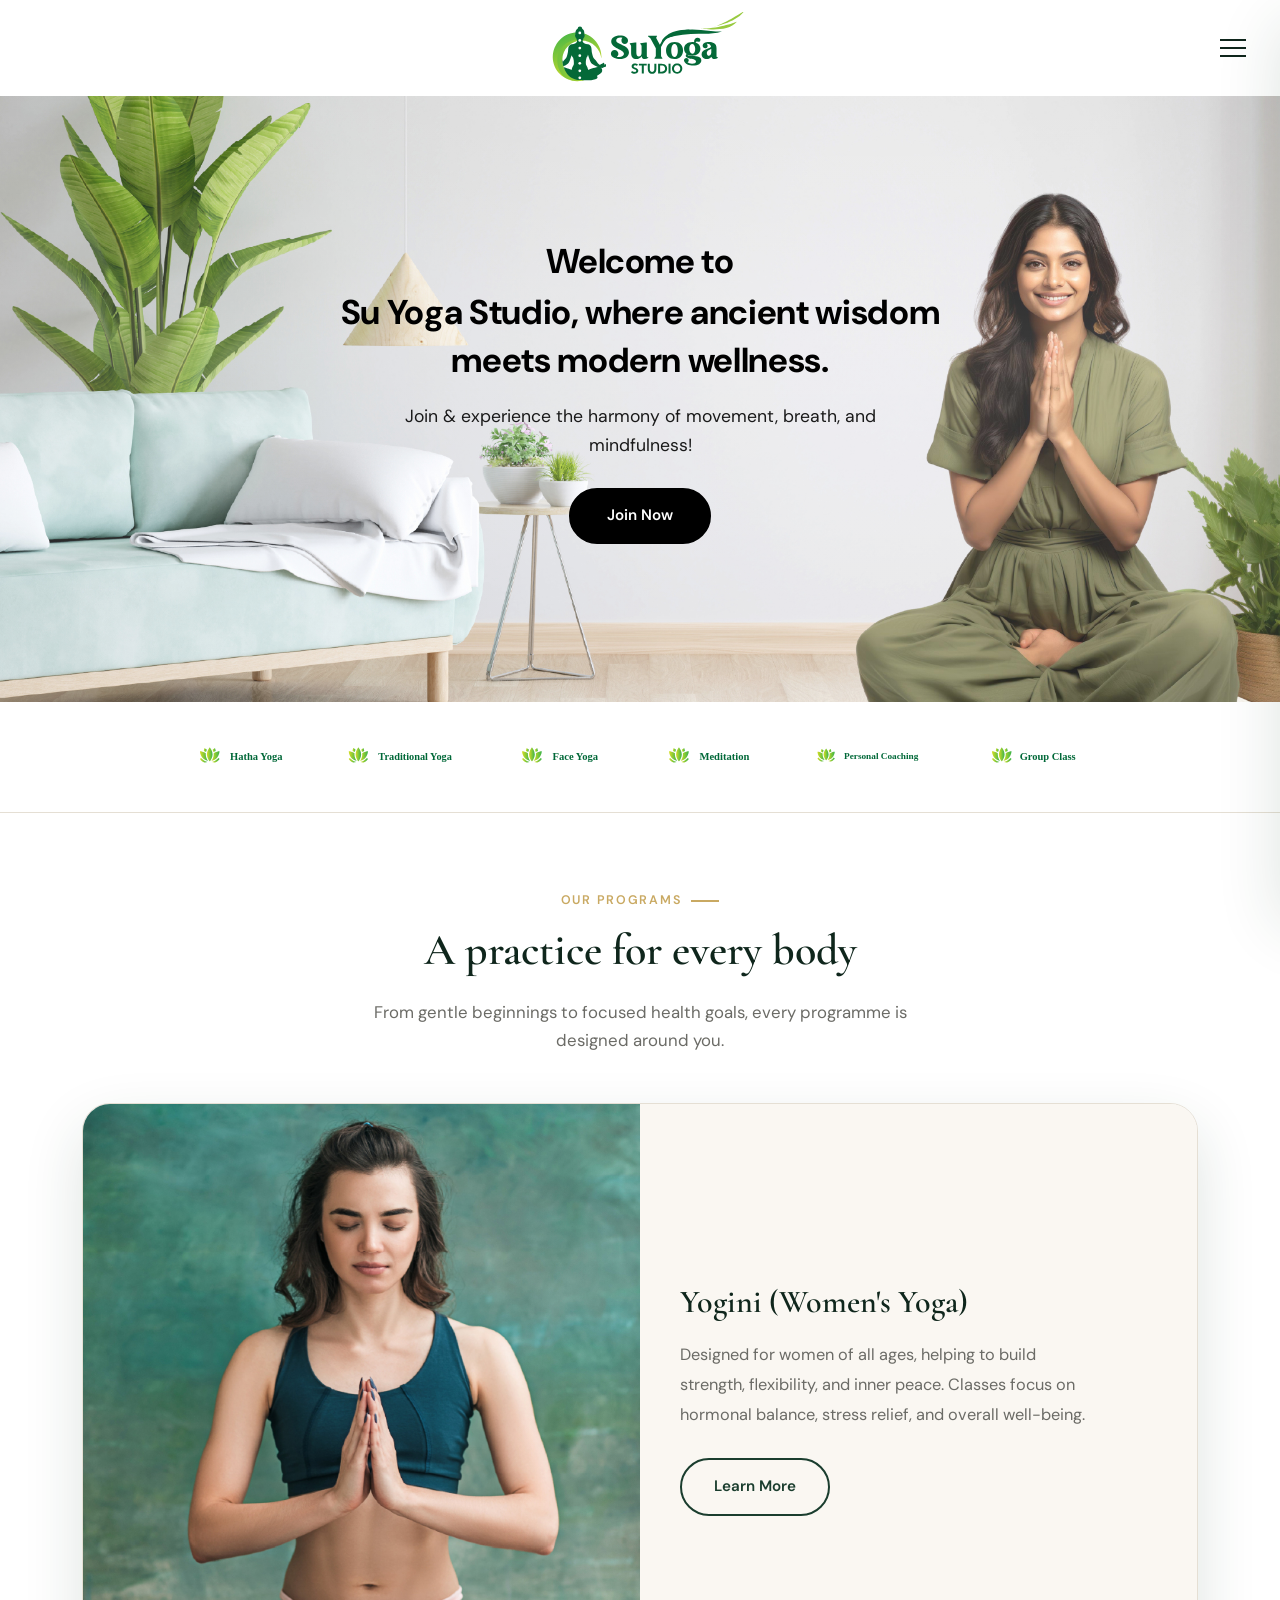
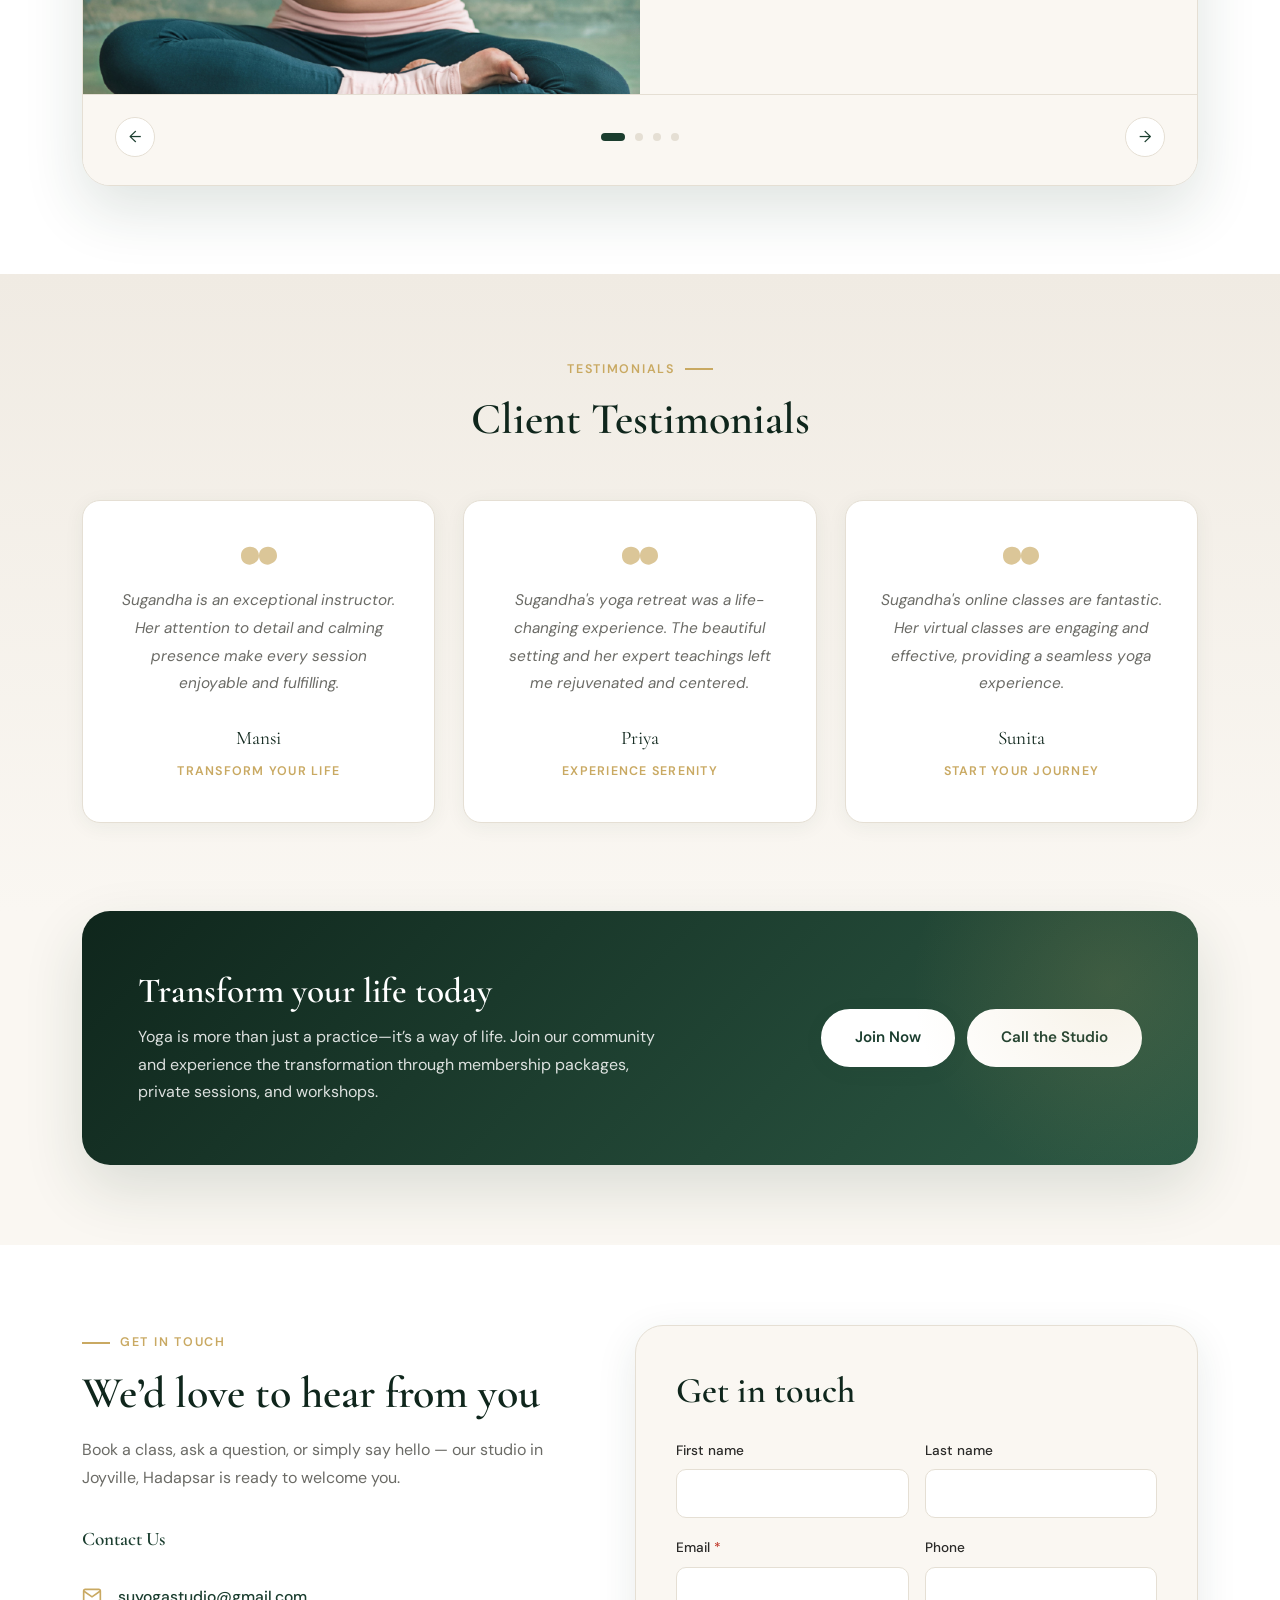
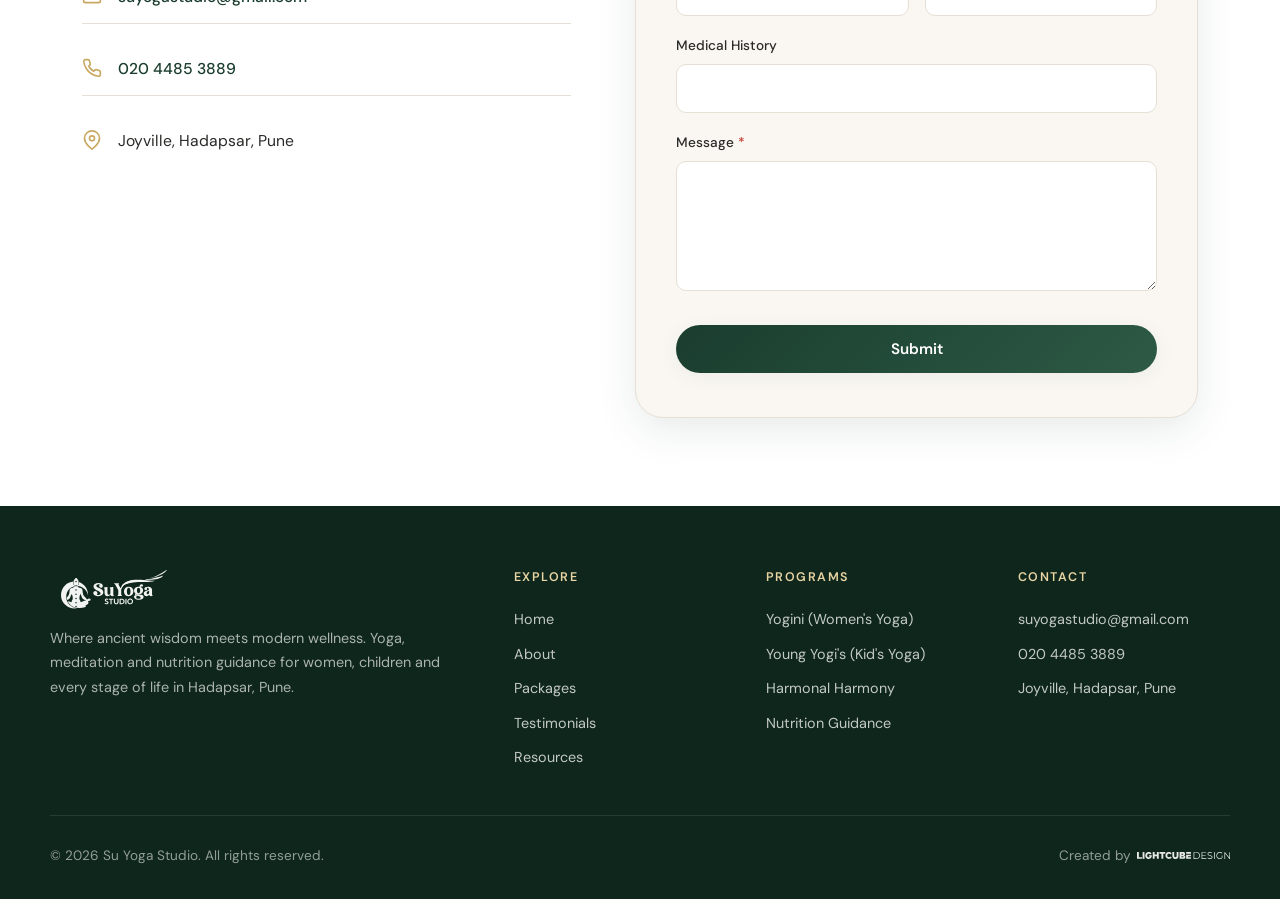
==== commit a04b68fb: "Make header logo larger for a more prominent brand presence. Increase logo to 72px and header bar to" ====
--- a/index.html
+++ b/index.html
@@ -19,7 +19,7 @@
       <span></span><span></span><span></span>
     </button>
     <a href="index.html" class="logo-center" aria-label="Su Yoga Studio home">
-      <img src="assets/img/logo.svg" alt="SU-Yoga" width="260" height="58">
+      <img src="assets/img/logo.svg" alt="SU-Yoga" width="320" height="72">
     </a>
   </div>
 </header>
--- a/assets/css/style.css
+++ b/assets/css/style.css
@@ -30,7 +30,7 @@
   --shadow-md: 0 12px 40px rgba(26, 61, 46, 0.1);
   --shadow-lg: 0 24px 60px rgba(26, 61, 46, 0.14);
   --ease: cubic-bezier(0.22, 1, 0.36, 1);
-  --header-h: 80px;
+  --header-h: 96px;
 }
 
 *, *::before, *::after { box-sizing: border-box; }
@@ -201,16 +201,16 @@
 }
 .logo-center img,
 .logo-center .logo-svg {
-  height: 58px;
+  height: 72px;
   width: auto;
-  max-width: min(260px, 58vw);
+  max-width: min(320px, 72vw);
   display: block;
   margin: 0 auto;
   transition: height 0.3s var(--ease);
 }
 #SITE_HEADER.scrolled .logo-center img,
 #SITE_HEADER.scrolled .logo-center .logo-svg {
-  height: 50px;
+  height: 62px;
 }
 .main-nav, .header-cta, .header-actions .btn-pill { display: none; }
 
@@ -1107,9 +1107,9 @@
   .container { padding: 0 20px; }
   section { padding: 72px 0; }
   .header-grid, .header-inner { padding: 8px 20px; }
-  .logo-center img, .logo-center .logo-svg { height: 50px; max-width: min(220px, 70vw); }
+  .logo-center img, .logo-center .logo-svg { height: 58px; max-width: min(280px, 78vw); }
   #SITE_HEADER.scrolled .logo-center img,
-  #SITE_HEADER.scrolled .logo-center .logo-svg { height: 44px; }
+  #SITE_HEADER.scrolled .logo-center .logo-svg { height: 52px; }
   .menu-btn, .nav-toggle { right: 20px; }
   .slideshow-wrap, .testimonial-grid, .contact-grid, .about-block,
   .package-extras, .resources-grid { padding-left: 20px; padding-right: 20px; }
